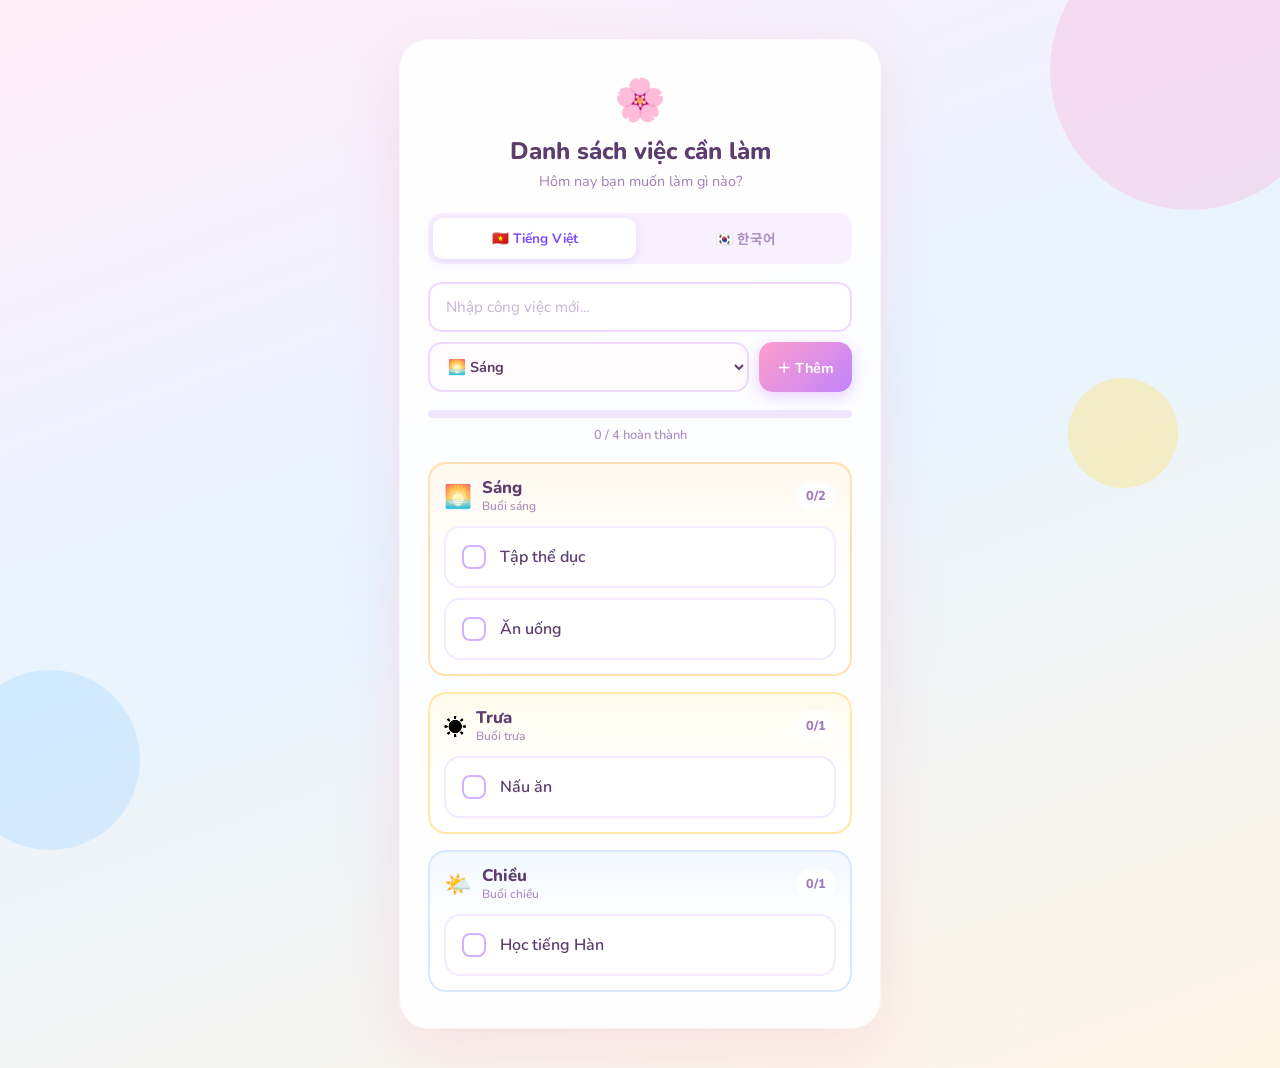
==== index.html @ afcadce4 "first commit" ====
<!DOCTYPE html>
<html lang="vi">
<head>
  <meta charset="UTF-8">
  <meta name="viewport" content="width=device-width, initial-scale=1.0">
  <title>To-Do List</title>
  <link rel="preconnect" href="https://fonts.googleapis.com">
  <link rel="preconnect" href="https://fonts.gstatic.com" crossorigin>
  <link href="https://fonts.googleapis.com/css2?family=Noto+Sans+KR:wght@400;600;700&family=Nunito:wght@400;600;700;800&display=swap" rel="stylesheet">
  <link rel="stylesheet" href="style.css">
</head>
<body>
  <div class="bg-shapes" aria-hidden="true">
    <span class="shape s1"></span>
    <span class="shape s2"></span>
    <span class="shape s3"></span>
  </div>

  <main class="app">
    <header class="header">
      <div class="mascot">🌸</div>
      <h1 id="title">Danh sách việc cần làm</h1>
      <p id="subtitle">Hôm nay bạn muốn làm gì nào?</p>
    </header>

    <div class="lang-switch" role="tablist" aria-label="Language">
      <button type="button" class="lang-btn active" data-lang="vi">🇻🇳 Tiếng Việt</button>
      <button type="button" class="lang-btn" data-lang="ko">🇰🇷 한국어</button>
    </div>

    <section class="add-box">
      <input type="text" id="taskInput" placeholder="Nhập công việc mới..." autocomplete="off">
      <select id="timeSelect" class="time-select" aria-label="Khung thời gian">
        <option value="morning">🌅 Sáng</option>
        <option value="noon">☀️ Trưa</option>
        <option value="afternoon">🌤️ Chiều</option>
      </select>
      <button type="button" id="addBtn">＋ Thêm</button>
    </section>

    <div class="progress-bar" aria-hidden="true">
      <div class="progress-fill" id="progressFill"></div>
    </div>
    <p class="progress-text" id="progressText">0 / 0 hoàn thành</p>

    <div id="timeSections" class="time-sections"></div>
  </main>

  <script src="script.js"></script>
</body>
</html>
---- style.css ----
* {
  margin: 0;
  padding: 0;
  box-sizing: border-box;
}

body {
  font-family: "Nunito", "Noto Sans KR", sans-serif;
  min-height: 100vh;
  background: linear-gradient(160deg, #ffeef8 0%, #e8f4ff 45%, #fff5e6 100%);
  display: flex;
  justify-content: center;
  align-items: flex-start;
  padding: 40px 16px;
  overflow-x: hidden;
}

.bg-shapes .shape {
  position: fixed;
  border-radius: 50%;
  opacity: 0.35;
  pointer-events: none;
}

.s1 {
  width: 280px;
  height: 280px;
  background: #ffb3d9;
  top: -70px;
  right: -50px;
}

.s2 {
  width: 180px;
  height: 180px;
  background: #a8d8ff;
  bottom: 50px;
  left: -40px;
}

.s3 {
  width: 110px;
  height: 110px;
  background: #ffe066;
  top: 42%;
  right: 8%;
}

.app {
  position: relative;
  width: 100%;
  max-width: 480px;
  background: rgba(255, 255, 255, 0.9);
  backdrop-filter: blur(12px);
  border-radius: 28px;
  padding: 32px 28px 36px;
  box-shadow:
    0 20px 60px rgba(255, 150, 180, 0.22),
    0 0 0 1px rgba(255, 255, 255, 0.85);
}

.header {
  text-align: center;
  margin-bottom: 22px;
}

.mascot {
  font-size: 2.6rem;
  margin-bottom: 6px;
  animation: bounce 2s ease-in-out infinite;
}

@keyframes bounce {
  0%, 100% { transform: translateY(0); }
  50% { transform: translateY(-6px); }
}

.header h1 {
  font-size: 1.5rem;
  font-weight: 800;
  color: #5c3d6e;
}

.header p {
  font-size: 0.9rem;
  color: #a080b0;
  margin-top: 4px;
}

.lang-switch {
  display: flex;
  gap: 8px;
  margin-bottom: 18px;
  background: #f8f0ff;
  padding: 5px;
  border-radius: 14px;
}

.lang-btn {
  flex: 1;
  border: none;
  background: transparent;
  padding: 10px;
  border-radius: 10px;
  font-family: inherit;
  font-size: 0.85rem;
  font-weight: 700;
  color: #b090c0;
  cursor: pointer;
  transition: all 0.25s;
}

.lang-btn.active {
  background: #fff;
  color: #7c4dff;
  box-shadow: 0 2px 10px rgba(124, 77, 255, 0.15);
}

.add-box {
  display: flex;
  flex-wrap: wrap;
  gap: 10px;
  margin-bottom: 18px;
}

.add-box input {
  flex: 1 1 100%;
  border: 2px solid #f0d9ff;
  border-radius: 14px;
  padding: 13px 16px;
  font-size: 0.95rem;
  font-family: inherit;
  outline: none;
  background: #fff;
  color: #5c3d6e;
  transition: border-color 0.2s;
}

.add-box input:focus {
  border-color: #c9a0ff;
}

.add-box input::placeholder {
  color: #cbb0d8;
}

.time-select {
  flex: 1;
  border: 2px solid #f0d9ff;
  border-radius: 14px;
  padding: 12px 14px;
  font-size: 0.9rem;
  font-family: inherit;
  font-weight: 700;
  background: #fffafc;
  color: #5c3d6e;
  outline: none;
  cursor: pointer;
}

.add-box button {
  border: none;
  background: linear-gradient(135deg, #ff9ecb, #c084fc);
  color: #fff;
  font-family: inherit;
  font-size: 0.9rem;
  font-weight: 700;
  padding: 13px 18px;
  border-radius: 14px;
  cursor: pointer;
  white-space: nowrap;
  transition: transform 0.15s, box-shadow 0.15s;
  box-shadow: 0 4px 15px rgba(192, 132, 252, 0.4);
}

.add-box button:hover {
  transform: translateY(-2px);
}

.add-box button:active {
  transform: scale(0.97);
}

.time-sections {
  display: flex;
  flex-direction: column;
  gap: 16px;
}

.time-section {
  background: #fff;
  border-radius: 18px;
  padding: 14px;
  border: 2px solid #f5eaff;
}

.time-morning {
  border-color: #ffe0b2;
  background: linear-gradient(180deg, #fff8ef 0%, #ffffff 55%);
}

.time-noon {
  border-color: #ffe9a8;
  background: linear-gradient(180deg, #fffbeb 0%, #ffffff 55%);
}

.time-afternoon {
  border-color: #d9e8ff;
  background: linear-gradient(180deg, #f3f8ff 0%, #ffffff 55%);
}

.time-header {
  display: flex;
  align-items: center;
  justify-content: space-between;
  gap: 12px;
  margin-bottom: 12px;
}

.time-title {
  display: flex;
  align-items: center;
  gap: 10px;
}

.time-icon {
  font-size: 1.4rem;
}

.time-title h2 {
  font-size: 1.05rem;
  font-weight: 800;
  color: #5c3d6e;
  line-height: 1.2;
}

.time-title p {
  font-size: 0.75rem;
  color: #b090c0;
  font-weight: 600;
}

.time-count {
  font-size: 0.8rem;
  font-weight: 800;
  color: #9b7bb8;
  background: rgba(255, 255, 255, 0.9);
  border-radius: 999px;
  padding: 6px 10px;
}

.progress-bar {
  height: 8px;
  background: #f0e6ff;
  border-radius: 99px;
  overflow: hidden;
  margin-bottom: 8px;
}

.progress-fill {
  height: 100%;
  width: 0%;
  background: linear-gradient(90deg, #ff9ecb, #7c4dff);
  border-radius: 99px;
  transition: width 0.4s ease;
}

.progress-text {
  text-align: center;
  font-size: 0.8rem;
  color: #b090c0;
  font-weight: 600;
  margin-bottom: 18px;
}

.task-list {
  list-style: none;
  display: flex;
  flex-direction: column;
  gap: 10px;
}

.task-item {
  display: flex;
  align-items: center;
  gap: 14px;
  padding: 14px 16px;
  background: #fff;
  border-radius: 16px;
  border: 2px solid #f5eaff;
  transition: all 0.25s;
  animation: slideIn 0.3s ease;
}

@keyframes slideIn {
  from { opacity: 0; transform: translateY(-8px); }
  to { opacity: 1; transform: translateY(0); }
}

.task-item:hover {
  border-color: #e0c4ff;
  box-shadow: 0 4px 16px rgba(200, 150, 255, 0.15);
}

.task-item.done {
  background: #f9fff5;
  border-color: #c8f0c0;
  opacity: 0.85;
}

.task-checkbox {
  appearance: none;
  width: 24px;
  height: 24px;
  border: 2.5px solid #d4b0ff;
  border-radius: 8px;
  cursor: pointer;
  flex-shrink: 0;
  position: relative;
  transition: all 0.2s;
}

.task-checkbox:checked {
  background: linear-gradient(135deg, #86efac, #4ade80);
  border-color: #4ade80;
}

.task-checkbox:checked::after {
  content: "✓";
  position: absolute;
  top: 50%;
  left: 50%;
  transform: translate(-50%, -50%);
  color: #fff;
  font-size: 14px;
  font-weight: 800;
}

.task-text {
  flex: 1;
  font-size: 1rem;
  font-weight: 600;
  color: #5c3d6e;
  word-break: break-word;
}

.task-item.done .task-text {
  text-decoration: line-through;
  color: #b0a0b8;
}

.delete-btn {
  border: none;
  background: #fff0f5;
  color: #f0a0b8;
  width: 30px;
  height: 30px;
  border-radius: 8px;
  font-size: 1.1rem;
  cursor: pointer;
  display: flex;
  align-items: center;
  justify-content: center;
  transition: all 0.2s;
  flex-shrink: 0;
  opacity: 0;
}

.task-item:hover .delete-btn {
  opacity: 1;
}

.delete-btn:hover {
  background: #ffe0ea;
  color: #e86080;
}

.empty-msg {
  text-align: center;
  padding: 32px 16px;
  color: #cbb0d8;
  font-size: 0.95rem;
  list-style: none;
}

.empty-msg.small {
  padding: 14px 8px;
  font-size: 0.85rem;
  font-weight: 600;
}

.empty-msg span {
  display: block;
  font-size: 2rem;
  margin-bottom: 8px;
}

@media (max-width: 400px) {
  .add-box button,
  .time-select {
    width: 100%;
    flex: 1 1 100%;
  }
}
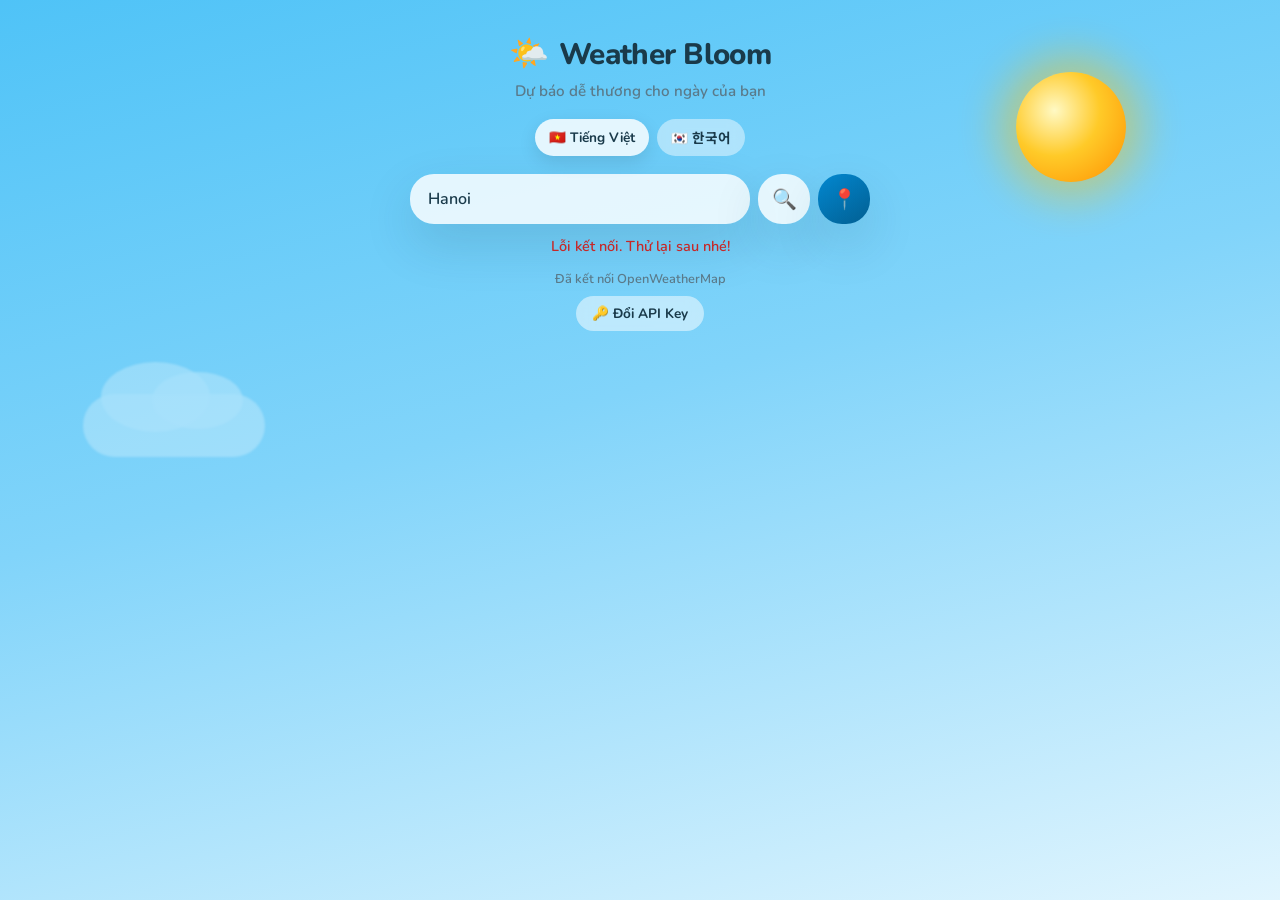
==== commit 35dd94c0: "Add Weather Bloom app with OpenWeatherMap, animations, and VI/KO languages." ====
--- a/index.html
+++ b/index.html
@@ -3,24 +3,27 @@
 <head>
   <meta charset="UTF-8">
   <meta name="viewport" content="width=device-width, initial-scale=1.0">
-  <title>To-Do List</title>
+  <title>Weather Bloom</title>
   <link rel="preconnect" href="https://fonts.googleapis.com">
   <link rel="preconnect" href="https://fonts.gstatic.com" crossorigin>
   <link href="https://fonts.googleapis.com/css2?family=Noto+Sans+KR:wght@400;600;700&family=Nunito:wght@400;600;700;800&display=swap" rel="stylesheet">
   <link rel="stylesheet" href="style.css">
 </head>
-<body>
-  <div class="bg-shapes" aria-hidden="true">
-    <span class="shape s1"></span>
-    <span class="shape s2"></span>
-    <span class="shape s3"></span>
+<body data-theme="clear">
+  <div class="sky" aria-hidden="true">
+    <div class="sun" id="sun"></div>
+    <div class="clouds" id="clouds"></div>
+    <div class="rain" id="rain"></div>
+    <div class="snow" id="snow"></div>
   </div>
 
   <main class="app">
     <header class="header">
-      <div class="mascot">🌸</div>
-      <h1 id="title">Danh sách việc cần làm</h1>
-      <p id="subtitle">Hôm nay bạn muốn làm gì nào?</p>
+      <div class="brand">
+        <span class="brand-icon" id="brandIcon">🌤️</span>
+        <h1 id="appTitle">Weather Bloom</h1>
+      </div>
+      <p class="tagline" id="tagline">Dự báo dễ thương cho ngày của bạn</p>
     </header>
 
     <div class="lang-switch" role="tablist" aria-label="Language">
@@ -28,23 +31,81 @@
       <button type="button" class="lang-btn" data-lang="ko">🇰🇷 한국어</button>
     </div>
 
-    <section class="add-box">
-      <input type="text" id="taskInput" placeholder="Nhập công việc mới..." autocomplete="off">
-      <select id="timeSelect" class="time-select" aria-label="Khung thời gian">
-        <option value="morning">🌅 Sáng</option>
-        <option value="noon">☀️ Trưa</option>
-        <option value="afternoon">🌤️ Chiều</option>
-      </select>
-      <button type="button" id="addBtn">＋ Thêm</button>
+    <section class="search-box">
+      <input
+        type="text"
+        id="cityInput"
+        placeholder="Nhập tên thành phố..."
+        autocomplete="off"
+        spellcheck="false"
+      >
+      <button type="button" id="searchBtn" aria-label="Search">🔍</button>
+      <button type="button" id="locateBtn" class="locate-btn" title="Vị trí hiện tại">📍</button>
     </section>
 
-    <div class="progress-bar" aria-hidden="true">
-      <div class="progress-fill" id="progressFill"></div>
-    </div>
-    <p class="progress-text" id="progressText">0 / 0 hoàn thành</p>
+    <p class="status" id="status" role="status"></p>
 
-    <div id="timeSections" class="time-sections"></div>
+    <section class="weather-card hidden" id="weatherCard">
+      <div class="weather-main">
+        <div class="weather-visual">
+          <img id="weatherIcon" src="" alt="" width="120" height="120">
+          <div class="mascot" id="mascot">☀️</div>
+        </div>
+        <div class="weather-info">
+          <h2 class="city-name" id="cityName">—</h2>
+          <p class="date-text" id="dateText">—</p>
+          <p class="temp" id="temp">—°</p>
+          <p class="desc" id="desc">—</p>
+          <p class="feels" id="feels">—</p>
+        </div>
+      </div>
+
+      <div class="stats">
+        <div class="stat">
+          <span class="stat-icon">💧</span>
+          <span class="stat-label" id="labelHumidity">Độ ẩm</span>
+          <span class="stat-value" id="humidity">—</span>
+        </div>
+        <div class="stat">
+          <span class="stat-icon">💨</span>
+          <span class="stat-label" id="labelWind">Gió</span>
+          <span class="stat-value" id="wind">—</span>
+        </div>
+        <div class="stat">
+          <span class="stat-icon">🌡️</span>
+          <span class="stat-label" id="labelPressure">Áp suất</span>
+          <span class="stat-value" id="pressure">—</span>
+        </div>
+        <div class="stat">
+          <span class="stat-icon">👁️</span>
+          <span class="stat-label" id="labelVisibility">Tầm nhìn</span>
+          <span class="stat-value" id="visibility">—</span>
+        </div>
+      </div>
+    </section>
+
+    <section class="forecast-section hidden" id="forecastSection">
+      <h3 id="forecastTitle">Dự báo 5 ngày</h3>
+      <div class="forecast-list" id="forecastList"></div>
+    </section>
+
+    <footer class="api-note">
+      <p id="apiHint">Đã kết nối OpenWeatherMap</p>
+      <button type="button" id="apiKeyBtn" class="api-key-btn">🔑 Đổi API Key</button>
+    </footer>
   </main>
+
+  <dialog id="apiDialog" class="api-dialog">
+    <form method="dialog" id="apiForm">
+      <h3 id="apiDialogTitle">Nhập API Key</h3>
+      <p id="apiDialogDesc">Lấy miễn phí tại openweathermap.org</p>
+      <input type="password" id="apiKeyInput" placeholder="API Key..." autocomplete="off">
+      <div class="dialog-actions">
+        <button type="submit" value="save" id="apiSaveBtn">Lưu</button>
+        <button type="submit" value="cancel" class="ghost" id="apiCancelBtn">Hủy</button>
+      </div>
+    </form>
+  </dialog>
 
   <script src="script.js"></script>
 </body>
--- a/style.css
+++ b/style.css
@@ -4,401 +4,700 @@
   box-sizing: border-box;
 }
 
+:root {
+  --bg-1: #7ec8e3;
+  --bg-2: #b8e0f0;
+  --bg-3: #e8f6fc;
+  --card: rgba(255, 255, 255, 0.82);
+  --text: #1a3a4a;
+  --muted: #5a7a8a;
+  --accent: #2a9d8f;
+  --accent-soft: #a8e6cf;
+  --shadow: 0 20px 50px rgba(26, 58, 74, 0.15);
+  --radius: 24px;
+}
+
+body[data-theme="clear"] {
+  --bg-1: #4fc3f7;
+  --bg-2: #81d4fa;
+  --bg-3: #e1f5fe;
+  --accent: #0288d1;
+}
+
+body[data-theme="hot"] {
+  --bg-1: #ff6b35;
+  --bg-2: #ff9f1c;
+  --bg-3: #ffe0b2;
+  --accent: #e63946;
+  --card: rgba(255, 250, 240, 0.88);
+  --text: #4a1c00;
+  --muted: #8a4a20;
+}
+
+body[data-theme="clouds"] {
+  --bg-1: #90a4ae;
+  --bg-2: #b0bec5;
+  --bg-3: #eceff1;
+  --accent: #546e7a;
+  --text: #263238;
+  --muted: #607d8b;
+}
+
+body[data-theme="rain"] {
+  --bg-1: #37474f;
+  --bg-2: #546e7a;
+  --bg-3: #78909c;
+  --accent: #4fc3f7;
+  --card: rgba(236, 239, 241, 0.88);
+  --text: #102027;
+  --muted: #455a64;
+}
+
+body[data-theme="storm"] {
+  --bg-1: #1a237e;
+  --bg-2: #283593;
+  --bg-3: #5c6bc0;
+  --accent: #ffd54f;
+  --card: rgba(232, 234, 246, 0.9);
+  --text: #0d1340;
+  --muted: #3949ab;
+}
+
+body[data-theme="snow"] {
+  --bg-1: #b3e5fc;
+  --bg-2: #e1f5fe;
+  --bg-3: #ffffff;
+  --accent: #0288d1;
+  --text: #01579b;
+  --muted: #4fc3f7;
+}
+
+body[data-theme="night"] {
+  --bg-1: #0d1b2a;
+  --bg-2: #1b263b;
+  --bg-3: #415a77;
+  --accent: #ffd166;
+  --card: rgba(27, 38, 59, 0.85);
+  --text: #e0e6ed;
+  --muted: #a8b8c8;
+  --shadow: 0 20px 50px rgba(0, 0, 0, 0.35);
+}
+
 body {
   font-family: "Nunito", "Noto Sans KR", sans-serif;
   min-height: 100vh;
-  background: linear-gradient(160deg, #ffeef8 0%, #e8f4ff 45%, #fff5e6 100%);
+  background: linear-gradient(165deg, var(--bg-1), var(--bg-2) 45%, var(--bg-3));
+  color: var(--text);
   display: flex;
   justify-content: center;
   align-items: flex-start;
-  padding: 40px 16px;
+  padding: 32px 16px 48px;
   overflow-x: hidden;
-}
-
-.bg-shapes .shape {
+  transition: background 1.2s ease, color 0.6s ease;
+}
+
+/* —— Sky effects —— */
+.sky {
   position: fixed;
-  border-radius: 50%;
-  opacity: 0.35;
+  inset: 0;
   pointer-events: none;
-}
-
-.s1 {
-  width: 280px;
-  height: 280px;
-  background: #ffb3d9;
-  top: -70px;
-  right: -50px;
-}
-
-.s2 {
-  width: 180px;
-  height: 180px;
-  background: #a8d8ff;
-  bottom: 50px;
-  left: -40px;
-}
-
-.s3 {
+  overflow: hidden;
+  z-index: 0;
+}
+
+.sun {
+  position: absolute;
+  top: 8%;
+  right: 12%;
   width: 110px;
   height: 110px;
-  background: #ffe066;
-  top: 42%;
-  right: 8%;
-}
-
+  border-radius: 50%;
+  background: radial-gradient(circle at 35% 35%, #fff9c4, #ffca28 45%, #ff8f00);
+  box-shadow: 0 0 40px 16px rgba(255, 193, 7, 0.45);
+  opacity: 0;
+  transform: scale(0.6);
+  transition: opacity 0.8s, transform 0.8s;
+  animation: sunPulse 4s ease-in-out infinite;
+}
+
+body[data-theme="clear"] .sun,
+body[data-theme="hot"] .sun {
+  opacity: 1;
+  transform: scale(1);
+}
+
+body[data-theme="hot"] .sun {
+  background: radial-gradient(circle at 35% 35%, #fff59d, #ff6f00 50%, #d50000);
+  box-shadow: 0 0 50px 20px rgba(255, 87, 34, 0.55);
+  animation: sunPulseHot 2.5s ease-in-out infinite;
+}
+
+@keyframes sunPulse {
+  0%, 100% { transform: scale(1); }
+  50% { transform: scale(1.08); }
+}
+
+@keyframes sunPulseHot {
+  0%, 100% { transform: scale(1); filter: hue-rotate(0deg); }
+  50% { transform: scale(1.12); filter: hue-rotate(-8deg); }
+}
+
+.clouds {
+  position: absolute;
+  inset: 0;
+}
+
+.cloud {
+  position: absolute;
+  background: rgba(255, 255, 255, 0.75);
+  border-radius: 50px;
+  filter: blur(1px);
+  animation: drift linear infinite;
+}
+
+.cloud::before,
+.cloud::after {
+  content: "";
+  position: absolute;
+  background: inherit;
+  border-radius: 50%;
+}
+
+.cloud::before {
+  width: 60%;
+  height: 110%;
+  top: -50%;
+  left: 10%;
+}
+
+.cloud::after {
+  width: 50%;
+  height: 90%;
+  top: -35%;
+  right: 12%;
+}
+
+body[data-theme="clouds"] .cloud,
+body[data-theme="rain"] .cloud,
+body[data-theme="storm"] .cloud {
+  opacity: 1;
+}
+
+body[data-theme="clear"] .cloud,
+body[data-theme="hot"] .cloud {
+  opacity: 0.35;
+}
+
+@keyframes drift {
+  from { transform: translateX(-20vw); }
+  to { transform: translateX(120vw); }
+}
+
+.rain,
+.snow {
+  position: absolute;
+  inset: 0;
+  opacity: 0;
+  transition: opacity 0.6s;
+}
+
+body[data-theme="rain"] .rain,
+body[data-theme="storm"] .rain {
+  opacity: 1;
+}
+
+body[data-theme="snow"] .snow {
+  opacity: 1;
+}
+
+.drop {
+  position: absolute;
+  width: 2px;
+  height: 14px;
+  background: linear-gradient(transparent, rgba(200, 230, 255, 0.85));
+  border-radius: 2px;
+  animation: fall linear infinite;
+}
+
+body[data-theme="storm"] .drop {
+  height: 18px;
+  background: linear-gradient(transparent, rgba(180, 200, 255, 0.95));
+}
+
+@keyframes fall {
+  to { transform: translateY(110vh); }
+}
+
+.flake {
+  position: absolute;
+  width: 8px;
+  height: 8px;
+  background: #fff;
+  border-radius: 50%;
+  opacity: 0.85;
+  animation: snowfall linear infinite;
+  box-shadow: 0 0 4px rgba(255, 255, 255, 0.8);
+}
+
+@keyframes snowfall {
+  to { transform: translateY(110vh) rotate(360deg); }
+}
+
+/* —— App shell —— */
 .app {
   position: relative;
+  z-index: 1;
   width: 100%;
-  max-width: 480px;
-  background: rgba(255, 255, 255, 0.9);
-  backdrop-filter: blur(12px);
-  border-radius: 28px;
-  padding: 32px 28px 36px;
-  box-shadow:
-    0 20px 60px rgba(255, 150, 180, 0.22),
-    0 0 0 1px rgba(255, 255, 255, 0.85);
+  max-width: 460px;
+  animation: fadeUp 0.7s ease both;
+}
+
+@keyframes fadeUp {
+  from { opacity: 0; transform: translateY(24px); }
+  to { opacity: 1; transform: translateY(0); }
 }
 
 .header {
   text-align: center;
-  margin-bottom: 22px;
-}
-
-.mascot {
-  font-size: 2.6rem;
-  margin-bottom: 6px;
-  animation: bounce 2s ease-in-out infinite;
-}
-
-@keyframes bounce {
+  margin-bottom: 18px;
+}
+
+.brand {
+  display: flex;
+  align-items: center;
+  justify-content: center;
+  gap: 10px;
+}
+
+.brand-icon {
+  font-size: 2rem;
+  animation: bounceSoft 2.4s ease-in-out infinite;
+}
+
+@keyframes bounceSoft {
   0%, 100% { transform: translateY(0); }
   50% { transform: translateY(-6px); }
 }
 
 .header h1 {
-  font-size: 1.5rem;
+  font-size: 1.85rem;
   font-weight: 800;
-  color: #5c3d6e;
-}
-
-.header p {
-  font-size: 0.9rem;
-  color: #a080b0;
-  margin-top: 4px;
+  letter-spacing: -0.02em;
+}
+
+.tagline {
+  margin-top: 6px;
+  color: var(--muted);
+  font-size: 0.95rem;
+  font-weight: 600;
 }
 
 .lang-switch {
   display: flex;
   gap: 8px;
+  justify-content: center;
   margin-bottom: 18px;
-  background: #f8f0ff;
-  padding: 5px;
-  border-radius: 14px;
 }
 
 .lang-btn {
+  border: none;
+  background: rgba(255, 255, 255, 0.45);
+  color: var(--text);
+  padding: 8px 14px;
+  border-radius: 999px;
+  font: inherit;
+  font-size: 0.85rem;
+  font-weight: 700;
+  cursor: pointer;
+  transition: transform 0.2s, background 0.2s, box-shadow 0.2s;
+  backdrop-filter: blur(8px);
+}
+
+.lang-btn:hover {
+  transform: translateY(-2px);
+}
+
+.lang-btn.active {
+  background: var(--card);
+  box-shadow: 0 6px 18px rgba(0, 0, 0, 0.1);
+}
+
+.search-box {
+  display: flex;
+  gap: 8px;
+  margin-bottom: 12px;
+}
+
+.search-box input {
   flex: 1;
   border: none;
-  background: transparent;
-  padding: 10px;
-  border-radius: 10px;
-  font-family: inherit;
+  background: var(--card);
+  color: var(--text);
+  padding: 14px 18px;
+  border-radius: var(--radius);
+  font: inherit;
+  font-size: 1rem;
+  font-weight: 600;
+  box-shadow: var(--shadow);
+  outline: none;
+  transition: box-shadow 0.2s;
+}
+
+.search-box input:focus {
+  box-shadow: 0 0 0 3px var(--accent-soft), var(--shadow);
+}
+
+.search-box button {
+  border: none;
+  width: 52px;
+  border-radius: var(--radius);
+  background: var(--card);
+  font-size: 1.25rem;
+  cursor: pointer;
+  box-shadow: var(--shadow);
+  transition: transform 0.2s, background 0.2s;
+}
+
+.search-box button:hover {
+  transform: scale(1.06);
+}
+
+.locate-btn {
+  background: linear-gradient(145deg, var(--accent), color-mix(in srgb, var(--accent) 70%, #000)) !important;
+  color: #fff;
+}
+
+.status {
+  min-height: 1.4em;
+  text-align: center;
+  font-size: 0.9rem;
+  font-weight: 600;
+  color: var(--muted);
+  margin-bottom: 14px;
+}
+
+.status.error {
+  color: #c62828;
+}
+
+.status.loading {
+  animation: pulseText 1s ease-in-out infinite;
+}
+
+@keyframes pulseText {
+  0%, 100% { opacity: 1; }
+  50% { opacity: 0.45; }
+}
+
+.hidden {
+  display: none !important;
+}
+
+.weather-card {
+  background: var(--card);
+  backdrop-filter: blur(16px);
+  border-radius: 28px;
+  padding: 24px 22px;
+  box-shadow: var(--shadow);
+  margin-bottom: 18px;
+  animation: cardIn 0.55s ease both;
+}
+
+@keyframes cardIn {
+  from { opacity: 0; transform: scale(0.94) translateY(12px); }
+  to { opacity: 1; transform: scale(1) translateY(0); }
+}
+
+.weather-main {
+  display: flex;
+  align-items: center;
+  gap: 12px;
+  margin-bottom: 22px;
+}
+
+.weather-visual {
+  position: relative;
+  width: 120px;
+  height: 120px;
+  flex-shrink: 0;
+}
+
+.weather-visual img {
+  width: 120px;
+  height: 120px;
+  filter: drop-shadow(0 8px 16px rgba(0, 0, 0, 0.15));
+  animation: floatIcon 3s ease-in-out infinite;
+}
+
+@keyframes floatIcon {
+  0%, 100% { transform: translateY(0); }
+  50% { transform: translateY(-8px); }
+}
+
+.mascot {
+  position: absolute;
+  bottom: -4px;
+  right: -4px;
+  font-size: 1.6rem;
+  animation: wiggle 2.5s ease-in-out infinite;
+}
+
+@keyframes wiggle {
+  0%, 100% { transform: rotate(-6deg); }
+  50% { transform: rotate(8deg); }
+}
+
+.city-name {
+  font-size: 1.45rem;
+  font-weight: 800;
+  line-height: 1.2;
+}
+
+.date-text {
+  font-size: 0.85rem;
+  color: var(--muted);
+  font-weight: 600;
+  margin: 4px 0 8px;
+}
+
+.temp {
+  font-size: 3.2rem;
+  font-weight: 800;
+  line-height: 1;
+  letter-spacing: -0.04em;
+  background: linear-gradient(120deg, var(--text), var(--accent));
+  -webkit-background-clip: text;
+  background-clip: text;
+  color: transparent;
+}
+
+.desc {
+  font-size: 1.05rem;
+  font-weight: 700;
+  text-transform: capitalize;
+  margin-top: 6px;
+}
+
+.feels {
+  font-size: 0.88rem;
+  color: var(--muted);
+  font-weight: 600;
+  margin-top: 4px;
+}
+
+.stats {
+  display: grid;
+  grid-template-columns: 1fr 1fr;
+  gap: 10px;
+}
+
+.stat {
+  background: color-mix(in srgb, var(--accent) 12%, transparent);
+  border-radius: 18px;
+  padding: 14px 12px;
+  display: flex;
+  flex-direction: column;
+  align-items: center;
+  gap: 2px;
+  transition: transform 0.25s;
+}
+
+.stat:hover {
+  transform: translateY(-3px);
+}
+
+.stat-icon {
+  font-size: 1.35rem;
+}
+
+.stat-label {
+  font-size: 0.75rem;
+  font-weight: 700;
+  color: var(--muted);
+}
+
+.stat-value {
+  font-size: 1.05rem;
+  font-weight: 800;
+}
+
+.forecast-section {
+  background: var(--card);
+  backdrop-filter: blur(16px);
+  border-radius: 28px;
+  padding: 20px 18px;
+  box-shadow: var(--shadow);
+  margin-bottom: 18px;
+  animation: cardIn 0.65s ease both;
+}
+
+.forecast-section h3 {
+  font-size: 1.1rem;
+  font-weight: 800;
+  margin-bottom: 14px;
+  text-align: center;
+}
+
+.forecast-list {
+  display: flex;
+  gap: 10px;
+  overflow-x: auto;
+  padding-bottom: 6px;
+  scrollbar-width: thin;
+}
+
+.forecast-item {
+  flex: 0 0 88px;
+  text-align: center;
+  padding: 12px 8px;
+  border-radius: 18px;
+  background: color-mix(in srgb, var(--accent) 10%, transparent);
+  transition: transform 0.25s, background 0.25s;
+  animation: fadeUp 0.5s ease both;
+}
+
+.forecast-item:hover {
+  transform: translateY(-4px);
+  background: color-mix(in srgb, var(--accent) 20%, transparent);
+}
+
+.forecast-item .f-day {
+  font-size: 0.78rem;
+  font-weight: 700;
+  color: var(--muted);
+}
+
+.forecast-item img {
+  width: 48px;
+  height: 48px;
+  margin: 4px 0;
+}
+
+.forecast-item .f-temp {
+  font-size: 0.95rem;
+  font-weight: 800;
+}
+
+.forecast-item .f-desc {
+  font-size: 0.68rem;
+  font-weight: 600;
+  color: var(--muted);
+  text-transform: capitalize;
+  margin-top: 2px;
+  line-height: 1.2;
+}
+
+.api-note {
+  text-align: center;
+  margin-top: 8px;
+}
+
+.api-note p {
+  font-size: 0.8rem;
+  color: var(--muted);
+  font-weight: 600;
+  margin-bottom: 8px;
+}
+
+.api-key-btn {
+  border: none;
+  background: rgba(255, 255, 255, 0.5);
+  color: var(--text);
+  padding: 8px 16px;
+  border-radius: 999px;
+  font: inherit;
   font-size: 0.85rem;
   font-weight: 700;
-  color: #b090c0;
   cursor: pointer;
-  transition: all 0.25s;
-}
-
-.lang-btn.active {
+  backdrop-filter: blur(8px);
+  transition: transform 0.2s;
+}
+
+.api-key-btn:hover {
+  transform: scale(1.05);
+}
+
+.api-dialog {
+  border: none;
+  border-radius: 24px;
+  padding: 0;
+  background: transparent;
+  max-width: 360px;
+  width: calc(100% - 32px);
+}
+
+.api-dialog::backdrop {
+  background: rgba(20, 30, 40, 0.45);
+  backdrop-filter: blur(4px);
+}
+
+.api-dialog form {
   background: #fff;
-  color: #7c4dff;
-  box-shadow: 0 2px 10px rgba(124, 77, 255, 0.15);
-}
-
-.add-box {
+  color: #1a3a4a;
+  padding: 24px;
+  border-radius: 24px;
+  box-shadow: var(--shadow);
+}
+
+.api-dialog h3 {
+  font-size: 1.2rem;
+  margin-bottom: 6px;
+}
+
+.api-dialog p {
+  font-size: 0.85rem;
+  color: #5a7a8a;
+  margin-bottom: 14px;
+}
+
+.api-dialog input {
+  width: 100%;
+  padding: 12px 14px;
+  border: 2px solid #e0e8ee;
+  border-radius: 14px;
+  font: inherit;
+  font-weight: 600;
+  margin-bottom: 14px;
+  outline: none;
+}
+
+.api-dialog input:focus {
+  border-color: #2a9d8f;
+}
+
+.dialog-actions {
   display: flex;
-  flex-wrap: wrap;
-  gap: 10px;
-  margin-bottom: 18px;
-}
-
-.add-box input {
-  flex: 1 1 100%;
-  border: 2px solid #f0d9ff;
+  gap: 8px;
+}
+
+.dialog-actions button {
+  flex: 1;
+  border: none;
+  padding: 12px;
   border-radius: 14px;
-  padding: 13px 16px;
-  font-size: 0.95rem;
-  font-family: inherit;
-  outline: none;
-  background: #fff;
-  color: #5c3d6e;
-  transition: border-color 0.2s;
-}
-
-.add-box input:focus {
-  border-color: #c9a0ff;
-}
-
-.add-box input::placeholder {
-  color: #cbb0d8;
-}
-
-.time-select {
-  flex: 1;
-  border: 2px solid #f0d9ff;
-  border-radius: 14px;
-  padding: 12px 14px;
-  font-size: 0.9rem;
-  font-family: inherit;
+  font: inherit;
   font-weight: 700;
-  background: #fffafc;
-  color: #5c3d6e;
-  outline: none;
   cursor: pointer;
-}
-
-.add-box button {
-  border: none;
-  background: linear-gradient(135deg, #ff9ecb, #c084fc);
+  background: #2a9d8f;
   color: #fff;
-  font-family: inherit;
-  font-size: 0.9rem;
-  font-weight: 700;
-  padding: 13px 18px;
-  border-radius: 14px;
-  cursor: pointer;
-  white-space: nowrap;
-  transition: transform 0.15s, box-shadow 0.15s;
-  box-shadow: 0 4px 15px rgba(192, 132, 252, 0.4);
-}
-
-.add-box button:hover {
-  transform: translateY(-2px);
-}
-
-.add-box button:active {
-  transform: scale(0.97);
-}
-
-.time-sections {
-  display: flex;
-  flex-direction: column;
-  gap: 16px;
-}
-
-.time-section {
-  background: #fff;
-  border-radius: 18px;
-  padding: 14px;
-  border: 2px solid #f5eaff;
-}
-
-.time-morning {
-  border-color: #ffe0b2;
-  background: linear-gradient(180deg, #fff8ef 0%, #ffffff 55%);
-}
-
-.time-noon {
-  border-color: #ffe9a8;
-  background: linear-gradient(180deg, #fffbeb 0%, #ffffff 55%);
-}
-
-.time-afternoon {
-  border-color: #d9e8ff;
-  background: linear-gradient(180deg, #f3f8ff 0%, #ffffff 55%);
-}
-
-.time-header {
-  display: flex;
-  align-items: center;
-  justify-content: space-between;
-  gap: 12px;
-  margin-bottom: 12px;
-}
-
-.time-title {
-  display: flex;
-  align-items: center;
-  gap: 10px;
-}
-
-.time-icon {
-  font-size: 1.4rem;
-}
-
-.time-title h2 {
-  font-size: 1.05rem;
-  font-weight: 800;
-  color: #5c3d6e;
-  line-height: 1.2;
-}
-
-.time-title p {
-  font-size: 0.75rem;
-  color: #b090c0;
-  font-weight: 600;
-}
-
-.time-count {
-  font-size: 0.8rem;
-  font-weight: 800;
-  color: #9b7bb8;
-  background: rgba(255, 255, 255, 0.9);
-  border-radius: 999px;
-  padding: 6px 10px;
-}
-
-.progress-bar {
-  height: 8px;
-  background: #f0e6ff;
-  border-radius: 99px;
-  overflow: hidden;
-  margin-bottom: 8px;
-}
-
-.progress-fill {
-  height: 100%;
-  width: 0%;
-  background: linear-gradient(90deg, #ff9ecb, #7c4dff);
-  border-radius: 99px;
-  transition: width 0.4s ease;
-}
-
-.progress-text {
-  text-align: center;
-  font-size: 0.8rem;
-  color: #b090c0;
-  font-weight: 600;
-  margin-bottom: 18px;
-}
-
-.task-list {
-  list-style: none;
-  display: flex;
-  flex-direction: column;
-  gap: 10px;
-}
-
-.task-item {
-  display: flex;
-  align-items: center;
-  gap: 14px;
-  padding: 14px 16px;
-  background: #fff;
-  border-radius: 16px;
-  border: 2px solid #f5eaff;
-  transition: all 0.25s;
-  animation: slideIn 0.3s ease;
-}
-
-@keyframes slideIn {
-  from { opacity: 0; transform: translateY(-8px); }
-  to { opacity: 1; transform: translateY(0); }
-}
-
-.task-item:hover {
-  border-color: #e0c4ff;
-  box-shadow: 0 4px 16px rgba(200, 150, 255, 0.15);
-}
-
-.task-item.done {
-  background: #f9fff5;
-  border-color: #c8f0c0;
-  opacity: 0.85;
-}
-
-.task-checkbox {
-  appearance: none;
-  width: 24px;
-  height: 24px;
-  border: 2.5px solid #d4b0ff;
-  border-radius: 8px;
-  cursor: pointer;
-  flex-shrink: 0;
-  position: relative;
-  transition: all 0.2s;
-}
-
-.task-checkbox:checked {
-  background: linear-gradient(135deg, #86efac, #4ade80);
-  border-color: #4ade80;
-}
-
-.task-checkbox:checked::after {
-  content: "✓";
-  position: absolute;
-  top: 50%;
-  left: 50%;
-  transform: translate(-50%, -50%);
-  color: #fff;
-  font-size: 14px;
-  font-weight: 800;
-}
-
-.task-text {
-  flex: 1;
-  font-size: 1rem;
-  font-weight: 600;
-  color: #5c3d6e;
-  word-break: break-word;
-}
-
-.task-item.done .task-text {
-  text-decoration: line-through;
-  color: #b0a0b8;
-}
-
-.delete-btn {
-  border: none;
-  background: #fff0f5;
-  color: #f0a0b8;
-  width: 30px;
-  height: 30px;
-  border-radius: 8px;
-  font-size: 1.1rem;
-  cursor: pointer;
-  display: flex;
-  align-items: center;
-  justify-content: center;
-  transition: all 0.2s;
-  flex-shrink: 0;
-  opacity: 0;
-}
-
-.task-item:hover .delete-btn {
-  opacity: 1;
-}
-
-.delete-btn:hover {
-  background: #ffe0ea;
-  color: #e86080;
-}
-
-.empty-msg {
-  text-align: center;
-  padding: 32px 16px;
-  color: #cbb0d8;
-  font-size: 0.95rem;
-  list-style: none;
-}
-
-.empty-msg.small {
-  padding: 14px 8px;
-  font-size: 0.85rem;
-  font-weight: 600;
-}
-
-.empty-msg span {
-  display: block;
-  font-size: 2rem;
-  margin-bottom: 8px;
-}
-
-@media (max-width: 400px) {
-  .add-box button,
-  .time-select {
-    width: 100%;
-    flex: 1 1 100%;
+}
+
+.dialog-actions .ghost {
+  background: #eef3f6;
+  color: #1a3a4a;
+}
+
+@media (max-width: 420px) {
+  .weather-main {
+    flex-direction: column;
+    text-align: center;
   }
-}
+
+  .temp {
+    font-size: 2.8rem;
+  }
+
+  .mascot {
+    right: 8px;
+  }
+}
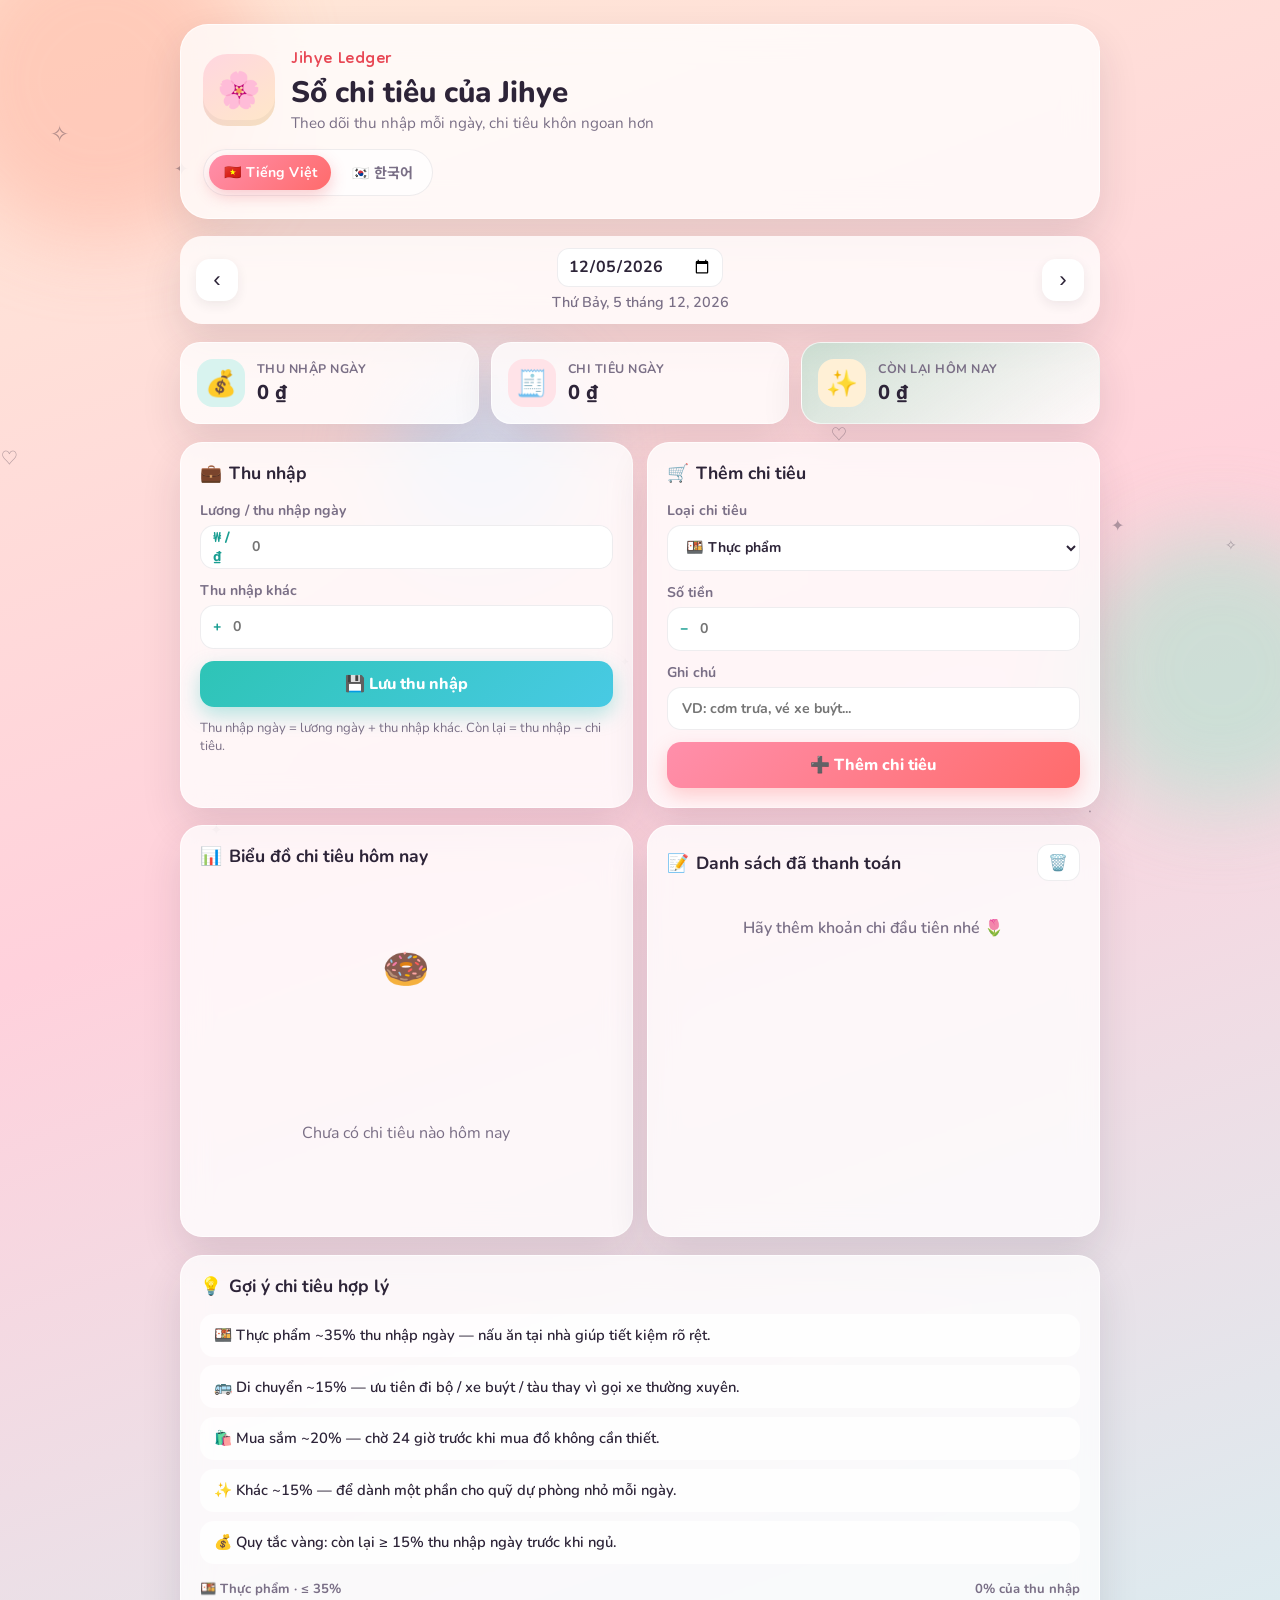
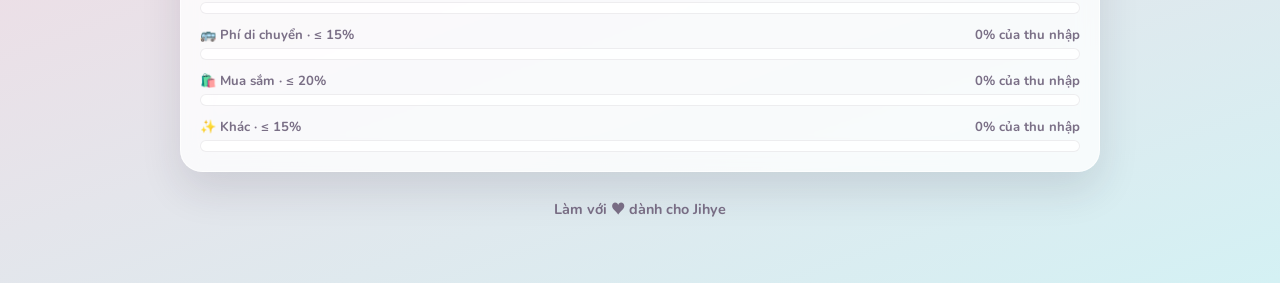
==== commit 8f8df711: "Replace weather app with Jihye expense ledger. Add daily income/expense tracking, category chart, ov" ====
--- a/index.html
+++ b/index.html
@@ -3,109 +3,156 @@
 <head>
   <meta charset="UTF-8">
   <meta name="viewport" content="width=device-width, initial-scale=1.0">
-  <title>Weather Bloom</title>
+  <title>Jihye Ledger · 지혜의 가계부</title>
   <link rel="preconnect" href="https://fonts.googleapis.com">
   <link rel="preconnect" href="https://fonts.gstatic.com" crossorigin>
-  <link href="https://fonts.googleapis.com/css2?family=Noto+Sans+KR:wght@400;600;700&family=Nunito:wght@400;600;700;800&display=swap" rel="stylesheet">
+  <link href="https://fonts.googleapis.com/css2?family=Dongle:wght@400;700&family=Nunito:wght@500;600;700;800&family=Noto+Sans+KR:wght@400;500;700&display=swap" rel="stylesheet">
   <link rel="stylesheet" href="style.css">
 </head>
-<body data-theme="clear">
-  <div class="sky" aria-hidden="true">
-    <div class="sun" id="sun"></div>
-    <div class="clouds" id="clouds"></div>
-    <div class="rain" id="rain"></div>
-    <div class="snow" id="snow"></div>
+<body>
+  <div class="bg" aria-hidden="true">
+    <div class="blob blob-a"></div>
+    <div class="blob blob-b"></div>
+    <div class="blob blob-c"></div>
+    <div class="sparkles" id="sparkles"></div>
   </div>
 
   <main class="app">
-    <header class="header">
-      <div class="brand">
-        <span class="brand-icon" id="brandIcon">🌤️</span>
-        <h1 id="appTitle">Weather Bloom</h1>
+    <header class="hero">
+      <div class="hero-top">
+        <div class="avatar" aria-hidden="true">🌸</div>
+        <div class="hero-text">
+          <p class="brand" id="brand">Jihye Ledger</p>
+          <h1 id="appTitle">Sổ chi tiêu của Jihye</h1>
+          <p class="tagline" id="tagline">Theo dõi thu nhập mỗi ngày, chi tiêu khôn ngoan hơn</p>
+        </div>
       </div>
-      <p class="tagline" id="tagline">Dự báo dễ thương cho ngày của bạn</p>
+      <div class="lang-switch" role="tablist" aria-label="Language">
+        <button type="button" class="lang-btn active" data-lang="vi">🇻🇳 Tiếng Việt</button>
+        <button type="button" class="lang-btn" data-lang="ko">🇰🇷 한국어</button>
+      </div>
     </header>
 
-    <div class="lang-switch" role="tablist" aria-label="Language">
-      <button type="button" class="lang-btn active" data-lang="vi">🇻🇳 Tiếng Việt</button>
-      <button type="button" class="lang-btn" data-lang="ko">🇰🇷 한국어</button>
+    <section class="date-bar">
+      <button type="button" class="nav-day" id="prevDay" aria-label="Previous day">‹</button>
+      <div class="date-center">
+        <input type="date" id="datePicker" />
+        <p class="date-label" id="dateLabel"></p>
+      </div>
+      <button type="button" class="nav-day" id="nextDay" aria-label="Next day">›</button>
+    </section>
+
+    <section class="summary-grid">
+      <article class="summary-card income">
+        <span class="sum-icon">💰</span>
+        <div>
+          <p class="sum-label" id="labelDailyIncome">Thu nhập ngày</p>
+          <p class="sum-value" id="dailyIncomeValue">0</p>
+        </div>
+      </article>
+      <article class="summary-card expense">
+        <span class="sum-icon">🧾</span>
+        <div>
+          <p class="sum-label" id="labelDailyExpense">Chi tiêu ngày</p>
+          <p class="sum-value" id="dailyExpenseValue">0</p>
+        </div>
+      </article>
+      <article class="summary-card remain" id="remainCard">
+        <span class="sum-icon" id="remainIcon">✨</span>
+        <div>
+          <p class="sum-label" id="labelRemain">Còn lại hôm nay</p>
+          <p class="sum-value" id="remainValue">0</p>
+        </div>
+      </article>
+    </section>
+
+    <div class="alert-banner hidden" id="alertBanner" role="alert">
+      <span class="alert-icon">⚠️</span>
+      <div>
+        <p class="alert-title" id="alertTitle"></p>
+        <p class="alert-tips" id="alertTips"></p>
+      </div>
     </div>
 
-    <section class="search-box">
-      <input
-        type="text"
-        id="cityInput"
-        placeholder="Nhập tên thành phố..."
-        autocomplete="off"
-        spellcheck="false"
-      >
-      <button type="button" id="searchBtn" aria-label="Search">🔍</button>
-      <button type="button" id="locateBtn" class="locate-btn" title="Vị trí hiện tại">📍</button>
+    <section class="panels">
+      <section class="panel">
+        <h2><span>💼</span> <span id="incomePanelTitle">Thu nhập</span></h2>
+        <form id="incomeForm" class="form-stack">
+          <label>
+            <span id="labelSalary">Lương / thu nhập ngày</span>
+            <div class="input-row">
+              <span class="prefix">₩ / ₫</span>
+              <input type="number" id="salaryInput" min="0" step="any" placeholder="0" required>
+            </div>
+          </label>
+          <label>
+            <span id="labelOtherIncome">Thu nhập khác</span>
+            <div class="input-row">
+              <span class="prefix">+</span>
+              <input type="number" id="otherIncomeInput" min="0" step="any" placeholder="0">
+            </div>
+          </label>
+          <button type="submit" class="btn primary" id="saveIncomeBtn">💾 Lưu thu nhập</button>
+        </form>
+        <p class="hint" id="incomeHint">Thu nhập ngày = lương ngày + thu nhập khác</p>
+      </section>
+
+      <section class="panel">
+        <h2><span>🛒</span> <span id="expensePanelTitle">Thêm chi tiêu</span></h2>
+        <form id="expenseForm" class="form-stack">
+          <label>
+            <span id="labelCategory">Loại chi tiêu</span>
+            <select id="categorySelect"></select>
+          </label>
+          <label>
+            <span id="labelAmount">Số tiền</span>
+            <div class="input-row">
+              <span class="prefix">−</span>
+              <input type="number" id="amountInput" min="0" step="any" placeholder="0" required>
+            </div>
+          </label>
+          <label>
+            <span id="labelNote">Ghi chú</span>
+            <input type="text" id="noteInput" maxlength="60" placeholder="...">
+          </label>
+          <button type="submit" class="btn accent" id="addExpenseBtn">➕ Thêm chi tiêu</button>
+        </form>
+      </section>
     </section>
 
-    <p class="status" id="status" role="status"></p>
+    <section class="panels chart-row">
+      <section class="panel chart-panel">
+        <h2><span>📊</span> <span id="chartTitle">Biểu đồ chi tiêu hôm nay</span></h2>
+        <div class="chart-wrap">
+          <canvas id="expenseChart" width="320" height="320" aria-label="Expense chart"></canvas>
+          <div class="chart-empty" id="chartEmpty">
+            <span>🍩</span>
+            <p id="chartEmptyText">Chưa có chi tiêu nào hôm nay</p>
+          </div>
+        </div>
+        <ul class="legend" id="chartLegend"></ul>
+      </section>
 
-    <section class="weather-card hidden" id="weatherCard">
-      <div class="weather-main">
-        <div class="weather-visual">
-          <img id="weatherIcon" src="" alt="" width="120" height="120">
-          <div class="mascot" id="mascot">☀️</div>
+      <section class="panel list-panel">
+        <div class="list-head">
+          <h2><span>📝</span> <span id="listTitle">Danh sách đã thanh toán</span></h2>
+          <button type="button" class="btn ghost sm" id="clearDayBtn">🗑️</button>
         </div>
-        <div class="weather-info">
-          <h2 class="city-name" id="cityName">—</h2>
-          <p class="date-text" id="dateText">—</p>
-          <p class="temp" id="temp">—°</p>
-          <p class="desc" id="desc">—</p>
-          <p class="feels" id="feels">—</p>
-        </div>
-      </div>
-
-      <div class="stats">
-        <div class="stat">
-          <span class="stat-icon">💧</span>
-          <span class="stat-label" id="labelHumidity">Độ ẩm</span>
-          <span class="stat-value" id="humidity">—</span>
-        </div>
-        <div class="stat">
-          <span class="stat-icon">💨</span>
-          <span class="stat-label" id="labelWind">Gió</span>
-          <span class="stat-value" id="wind">—</span>
-        </div>
-        <div class="stat">
-          <span class="stat-icon">🌡️</span>
-          <span class="stat-label" id="labelPressure">Áp suất</span>
-          <span class="stat-value" id="pressure">—</span>
-        </div>
-        <div class="stat">
-          <span class="stat-icon">👁️</span>
-          <span class="stat-label" id="labelVisibility">Tầm nhìn</span>
-          <span class="stat-value" id="visibility">—</span>
-        </div>
-      </div>
+        <ul class="expense-list" id="expenseList"></ul>
+        <p class="empty-list" id="emptyList"></p>
+      </section>
     </section>
 
-    <section class="forecast-section hidden" id="forecastSection">
-      <h3 id="forecastTitle">Dự báo 5 ngày</h3>
-      <div class="forecast-list" id="forecastList"></div>
+    <section class="panel tips-panel">
+      <h2><span>💡</span> <span id="tipsTitle">Gợi ý chi tiêu hợp lý</span></h2>
+      <ul class="tips-list" id="tipsList"></ul>
+      <div class="budget-bars" id="budgetBars"></div>
     </section>
 
-    <footer class="api-note">
-      <p id="apiHint">Đã kết nối OpenWeatherMap</p>
-      <button type="button" id="apiKeyBtn" class="api-key-btn">🔑 Đổi API Key</button>
+    <footer class="footer">
+      <p id="footerText">Made with ♥ for Jihye</p>
     </footer>
   </main>
-
-  <dialog id="apiDialog" class="api-dialog">
-    <form method="dialog" id="apiForm">
-      <h3 id="apiDialogTitle">Nhập API Key</h3>
-      <p id="apiDialogDesc">Lấy miễn phí tại openweathermap.org</p>
-      <input type="password" id="apiKeyInput" placeholder="API Key..." autocomplete="off">
-      <div class="dialog-actions">
-        <button type="submit" value="save" id="apiSaveBtn">Lưu</button>
-        <button type="submit" value="cancel" class="ghost" id="apiCancelBtn">Hủy</button>
-      </div>
-    </form>
-  </dialog>
 
   <script src="script.js"></script>
 </body>
--- a/style.css
+++ b/style.css
@@ -5,699 +5,744 @@
 }
 
 :root {
-  --bg-1: #7ec8e3;
-  --bg-2: #b8e0f0;
-  --bg-3: #e8f6fc;
-  --card: rgba(255, 255, 255, 0.82);
-  --text: #1a3a4a;
-  --muted: #5a7a8a;
-  --accent: #2a9d8f;
-  --accent-soft: #a8e6cf;
-  --shadow: 0 20px 50px rgba(26, 58, 74, 0.15);
-  --radius: 24px;
-}
-
-body[data-theme="clear"] {
-  --bg-1: #4fc3f7;
-  --bg-2: #81d4fa;
-  --bg-3: #e1f5fe;
-  --accent: #0288d1;
-}
-
-body[data-theme="hot"] {
-  --bg-1: #ff6b35;
-  --bg-2: #ff9f1c;
-  --bg-3: #ffe0b2;
-  --accent: #e63946;
-  --card: rgba(255, 250, 240, 0.88);
-  --text: #4a1c00;
-  --muted: #8a4a20;
-}
-
-body[data-theme="clouds"] {
-  --bg-1: #90a4ae;
-  --bg-2: #b0bec5;
-  --bg-3: #eceff1;
-  --accent: #546e7a;
-  --text: #263238;
-  --muted: #607d8b;
-}
-
-body[data-theme="rain"] {
-  --bg-1: #37474f;
-  --bg-2: #546e7a;
-  --bg-3: #78909c;
-  --accent: #4fc3f7;
-  --card: rgba(236, 239, 241, 0.88);
-  --text: #102027;
-  --muted: #455a64;
-}
-
-body[data-theme="storm"] {
-  --bg-1: #1a237e;
-  --bg-2: #283593;
-  --bg-3: #5c6bc0;
-  --accent: #ffd54f;
-  --card: rgba(232, 234, 246, 0.9);
-  --text: #0d1340;
-  --muted: #3949ab;
-}
-
-body[data-theme="snow"] {
-  --bg-1: #b3e5fc;
-  --bg-2: #e1f5fe;
-  --bg-3: #ffffff;
-  --accent: #0288d1;
-  --text: #01579b;
-  --muted: #4fc3f7;
-}
-
-body[data-theme="night"] {
-  --bg-1: #0d1b2a;
-  --bg-2: #1b263b;
-  --bg-3: #415a77;
-  --accent: #ffd166;
-  --card: rgba(27, 38, 59, 0.85);
-  --text: #e0e6ed;
-  --muted: #a8b8c8;
-  --shadow: 0 20px 50px rgba(0, 0, 0, 0.35);
+  --coral: #ff6b6b;
+  --coral-deep: #e84855;
+  --mint: #2ec4b6;
+  --mint-deep: #1a9e92;
+  --peach: #ffd6ba;
+  --cream: #fff7f0;
+  --ink: #2d2438;
+  --muted: #7a6f86;
+  --card: rgba(255, 255, 255, 0.78);
+  --line: rgba(45, 36, 56, 0.08);
+  --shadow: 0 18px 40px rgba(45, 36, 56, 0.12);
+  --radius: 22px;
+  --food: #ff8fab;
+  --transport: #5dade2;
+  --shop: #f4a261;
+  --other: #a78bfa;
+  --salary: #2ec4b6;
+}
+
+html {
+  scroll-behavior: smooth;
 }
 
 body {
+  min-height: 100vh;
   font-family: "Nunito", "Noto Sans KR", sans-serif;
-  min-height: 100vh;
-  background: linear-gradient(165deg, var(--bg-1), var(--bg-2) 45%, var(--bg-3));
-  color: var(--text);
-  display: flex;
-  justify-content: center;
-  align-items: flex-start;
-  padding: 32px 16px 48px;
+  color: var(--ink);
+  background: linear-gradient(160deg, #ffe8d6 0%, #ffd1dc 42%, #d4f1f4 100%);
   overflow-x: hidden;
-  transition: background 1.2s ease, color 0.6s ease;
-}
-
-/* —— Sky effects —— */
-.sky {
+}
+
+body[lang="ko"],
+html[lang="ko"] body,
+html[lang="ko"] {
+  font-family: "Nunito", "Noto Sans KR", sans-serif;
+}
+
+.bg {
   position: fixed;
   inset: 0;
+  z-index: 0;
   pointer-events: none;
   overflow: hidden;
-  z-index: 0;
-}
-
-.sun {
+}
+
+.blob {
   position: absolute;
-  top: 8%;
-  right: 12%;
-  width: 110px;
-  height: 110px;
   border-radius: 50%;
-  background: radial-gradient(circle at 35% 35%, #fff9c4, #ffca28 45%, #ff8f00);
-  box-shadow: 0 0 40px 16px rgba(255, 193, 7, 0.45);
-  opacity: 0;
-  transform: scale(0.6);
-  transition: opacity 0.8s, transform 0.8s;
-  animation: sunPulse 4s ease-in-out infinite;
-}
-
-body[data-theme="clear"] .sun,
-body[data-theme="hot"] .sun {
-  opacity: 1;
-  transform: scale(1);
-}
-
-body[data-theme="hot"] .sun {
-  background: radial-gradient(circle at 35% 35%, #fff59d, #ff6f00 50%, #d50000);
-  box-shadow: 0 0 50px 20px rgba(255, 87, 34, 0.55);
-  animation: sunPulseHot 2.5s ease-in-out infinite;
-}
-
-@keyframes sunPulse {
-  0%, 100% { transform: scale(1); }
-  50% { transform: scale(1.08); }
-}
-
-@keyframes sunPulseHot {
-  0%, 100% { transform: scale(1); filter: hue-rotate(0deg); }
-  50% { transform: scale(1.12); filter: hue-rotate(-8deg); }
-}
-
-.clouds {
+  filter: blur(40px);
+  opacity: 0.55;
+  animation: float 14s ease-in-out infinite;
+}
+
+.blob-a {
+  width: 320px;
+  height: 320px;
+  background: #ffb4a2;
+  top: -80px;
+  left: -60px;
+}
+
+.blob-b {
+  width: 280px;
+  height: 280px;
+  background: #a8e6cf;
+  bottom: 10%;
+  right: -80px;
+  animation-delay: -4s;
+}
+
+.blob-c {
+  width: 200px;
+  height: 200px;
+  background: #bde0fe;
+  top: 40%;
+  left: 30%;
+  animation-delay: -8s;
+}
+
+.sparkles span {
   position: absolute;
-  inset: 0;
-}
-
-.cloud {
-  position: absolute;
-  background: rgba(255, 255, 255, 0.75);
-  border-radius: 50px;
-  filter: blur(1px);
-  animation: drift linear infinite;
-}
-
-.cloud::before,
-.cloud::after {
-  content: "";
-  position: absolute;
-  background: inherit;
-  border-radius: 50%;
-}
-
-.cloud::before {
-  width: 60%;
-  height: 110%;
-  top: -50%;
-  left: 10%;
-}
-
-.cloud::after {
-  width: 50%;
-  height: 90%;
-  top: -35%;
-  right: 12%;
-}
-
-body[data-theme="clouds"] .cloud,
-body[data-theme="rain"] .cloud,
-body[data-theme="storm"] .cloud {
-  opacity: 1;
-}
-
-body[data-theme="clear"] .cloud,
-body[data-theme="hot"] .cloud {
+  font-size: 1rem;
   opacity: 0.35;
-}
-
-@keyframes drift {
-  from { transform: translateX(-20vw); }
-  to { transform: translateX(120vw); }
-}
-
-.rain,
-.snow {
-  position: absolute;
-  inset: 0;
-  opacity: 0;
-  transition: opacity 0.6s;
-}
-
-body[data-theme="rain"] .rain,
-body[data-theme="storm"] .rain {
-  opacity: 1;
-}
-
-body[data-theme="snow"] .snow {
-  opacity: 1;
-}
-
-.drop {
-  position: absolute;
-  width: 2px;
-  height: 14px;
-  background: linear-gradient(transparent, rgba(200, 230, 255, 0.85));
-  border-radius: 2px;
-  animation: fall linear infinite;
-}
-
-body[data-theme="storm"] .drop {
-  height: 18px;
-  background: linear-gradient(transparent, rgba(180, 200, 255, 0.95));
-}
-
-@keyframes fall {
-  to { transform: translateY(110vh); }
-}
-
-.flake {
-  position: absolute;
-  width: 8px;
-  height: 8px;
-  background: #fff;
-  border-radius: 50%;
-  opacity: 0.85;
-  animation: snowfall linear infinite;
-  box-shadow: 0 0 4px rgba(255, 255, 255, 0.8);
-}
-
-@keyframes snowfall {
-  to { transform: translateY(110vh) rotate(360deg); }
-}
-
-/* —— App shell —— */
+  animation: twinkle 3.5s ease-in-out infinite;
+}
+
+@keyframes float {
+  0%, 100% { transform: translate(0, 0) scale(1); }
+  50% { transform: translate(20px, -24px) scale(1.06); }
+}
+
+@keyframes twinkle {
+  0%, 100% { opacity: 0.2; transform: scale(0.9); }
+  50% { opacity: 0.55; transform: scale(1.15); }
+}
+
+@keyframes pop-in {
+  from { opacity: 0; transform: translateY(14px) scale(0.98); }
+  to { opacity: 1; transform: translateY(0) scale(1); }
+}
+
+@keyframes shake {
+  0%, 100% { transform: translateX(0); }
+  25% { transform: translateX(-6px); }
+  75% { transform: translateX(6px); }
+}
+
 .app {
   position: relative;
   z-index: 1;
-  width: 100%;
-  max-width: 460px;
-  animation: fadeUp 0.7s ease both;
-}
-
-@keyframes fadeUp {
-  from { opacity: 0; transform: translateY(24px); }
-  to { opacity: 1; transform: translateY(0); }
-}
-
-.header {
-  text-align: center;
-  margin-bottom: 18px;
+  width: min(920px, calc(100% - 1.5rem));
+  margin: 0 auto;
+  padding: 1.5rem 0 3rem;
+  display: grid;
+  gap: 1.1rem;
+}
+
+.hero {
+  background: var(--card);
+  backdrop-filter: blur(16px);
+  border: 1px solid rgba(255, 255, 255, 0.7);
+  border-radius: 28px;
+  padding: 1.35rem 1.4rem;
+  box-shadow: var(--shadow);
+  animation: pop-in 0.5s ease both;
+}
+
+.hero-top {
+  display: flex;
+  gap: 1rem;
+  align-items: center;
+  margin-bottom: 1rem;
+}
+
+.avatar {
+  width: 72px;
+  height: 72px;
+  border-radius: 24px;
+  display: grid;
+  place-items: center;
+  font-size: 2.2rem;
+  background: linear-gradient(145deg, #ffd6e0, #ffe8c8);
+  box-shadow: inset 0 -6px 0 rgba(0, 0, 0, 0.04);
+  flex-shrink: 0;
+  animation: float 6s ease-in-out infinite;
 }
 
 .brand {
-  display: flex;
-  align-items: center;
-  justify-content: center;
-  gap: 10px;
-}
-
-.brand-icon {
-  font-size: 2rem;
-  animation: bounceSoft 2.4s ease-in-out infinite;
-}
-
-@keyframes bounceSoft {
-  0%, 100% { transform: translateY(0); }
-  50% { transform: translateY(-6px); }
-}
-
-.header h1 {
-  font-size: 1.85rem;
+  font-family: "Dongle", "Nunito", sans-serif;
+  font-size: 1.65rem;
+  letter-spacing: 0.02em;
+  color: var(--coral-deep);
+  line-height: 1;
+}
+
+.hero h1 {
+  font-size: clamp(1.35rem, 4vw, 1.85rem);
   font-weight: 800;
-  letter-spacing: -0.02em;
+  line-height: 1.2;
+  margin: 0.15rem 0;
 }
 
 .tagline {
-  margin-top: 6px;
   color: var(--muted);
   font-size: 0.95rem;
-  font-weight: 600;
 }
 
 .lang-switch {
-  display: flex;
-  gap: 8px;
-  justify-content: center;
-  margin-bottom: 18px;
+  display: inline-flex;
+  gap: 0.4rem;
+  background: rgba(255, 255, 255, 0.7);
+  padding: 0.3rem;
+  border-radius: 999px;
+  border: 1px solid var(--line);
 }
 
 .lang-btn {
   border: none;
-  background: rgba(255, 255, 255, 0.45);
-  color: var(--text);
-  padding: 8px 14px;
+  background: transparent;
+  padding: 0.45rem 0.9rem;
   border-radius: 999px;
   font: inherit;
-  font-size: 0.85rem;
   font-weight: 700;
+  font-size: 0.88rem;
   cursor: pointer;
-  transition: transform 0.2s, background 0.2s, box-shadow 0.2s;
-  backdrop-filter: blur(8px);
-}
-
-.lang-btn:hover {
-  transform: translateY(-2px);
+  color: var(--muted);
+  transition: 0.2s ease;
 }
 
 .lang-btn.active {
+  background: linear-gradient(135deg, #ff8fab, #ff6b6b);
+  color: white;
+  box-shadow: 0 6px 16px rgba(232, 72, 85, 0.28);
+}
+
+.date-bar {
+  display: flex;
+  align-items: center;
+  justify-content: space-between;
+  gap: 0.75rem;
   background: var(--card);
-  box-shadow: 0 6px 18px rgba(0, 0, 0, 0.1);
-}
-
-.search-box {
-  display: flex;
-  gap: 8px;
-  margin-bottom: 12px;
-}
-
-.search-box input {
+  backdrop-filter: blur(12px);
+  border-radius: var(--radius);
+  padding: 0.75rem 1rem;
+  box-shadow: var(--shadow);
+  animation: pop-in 0.55s ease both;
+}
+
+.nav-day {
+  width: 42px;
+  height: 42px;
+  border: none;
+  border-radius: 14px;
+  background: white;
+  font-size: 1.4rem;
+  cursor: pointer;
+  color: var(--ink);
+  box-shadow: 0 4px 12px rgba(45, 36, 56, 0.08);
+  transition: transform 0.15s ease;
+}
+
+.nav-day:hover {
+  transform: scale(1.06);
+}
+
+.date-center {
+  text-align: center;
   flex: 1;
-  border: none;
+}
+
+#datePicker {
+  border: 1px solid var(--line);
+  border-radius: 12px;
+  padding: 0.4rem 0.6rem;
+  font: inherit;
+  font-weight: 700;
+  background: white;
+  color: var(--ink);
+}
+
+.date-label {
+  margin-top: 0.35rem;
+  font-size: 0.9rem;
+  color: var(--muted);
+  font-weight: 600;
+}
+
+.summary-grid {
+  display: grid;
+  grid-template-columns: repeat(3, 1fr);
+  gap: 0.75rem;
+  animation: pop-in 0.6s ease both;
+}
+
+.summary-card {
   background: var(--card);
-  color: var(--text);
-  padding: 14px 18px;
-  border-radius: var(--radius);
-  font: inherit;
-  font-size: 1rem;
-  font-weight: 600;
+  backdrop-filter: blur(12px);
+  border-radius: 20px;
+  padding: 1rem;
+  display: flex;
+  gap: 0.75rem;
+  align-items: center;
   box-shadow: var(--shadow);
-  outline: none;
-  transition: box-shadow 0.2s;
-}
-
-.search-box input:focus {
-  box-shadow: 0 0 0 3px var(--accent-soft), var(--shadow);
-}
-
-.search-box button {
-  border: none;
-  width: 52px;
-  border-radius: var(--radius);
-  background: var(--card);
-  font-size: 1.25rem;
-  cursor: pointer;
-  box-shadow: var(--shadow);
-  transition: transform 0.2s, background 0.2s;
-}
-
-.search-box button:hover {
-  transform: scale(1.06);
-}
-
-.locate-btn {
-  background: linear-gradient(145deg, var(--accent), color-mix(in srgb, var(--accent) 70%, #000)) !important;
-  color: #fff;
-}
-
-.status {
-  min-height: 1.4em;
-  text-align: center;
-  font-size: 0.9rem;
-  font-weight: 600;
-  color: var(--muted);
-  margin-bottom: 14px;
-}
-
-.status.error {
-  color: #c62828;
-}
-
-.status.loading {
-  animation: pulseText 1s ease-in-out infinite;
-}
-
-@keyframes pulseText {
-  0%, 100% { opacity: 1; }
-  50% { opacity: 0.45; }
-}
-
-.hidden {
-  display: none !important;
-}
-
-.weather-card {
-  background: var(--card);
-  backdrop-filter: blur(16px);
-  border-radius: 28px;
-  padding: 24px 22px;
-  box-shadow: var(--shadow);
-  margin-bottom: 18px;
-  animation: cardIn 0.55s ease both;
-}
-
-@keyframes cardIn {
-  from { opacity: 0; transform: scale(0.94) translateY(12px); }
-  to { opacity: 1; transform: scale(1) translateY(0); }
-}
-
-.weather-main {
-  display: flex;
-  align-items: center;
-  gap: 12px;
-  margin-bottom: 22px;
-}
-
-.weather-visual {
-  position: relative;
-  width: 120px;
-  height: 120px;
-  flex-shrink: 0;
-}
-
-.weather-visual img {
-  width: 120px;
-  height: 120px;
-  filter: drop-shadow(0 8px 16px rgba(0, 0, 0, 0.15));
-  animation: floatIcon 3s ease-in-out infinite;
-}
-
-@keyframes floatIcon {
-  0%, 100% { transform: translateY(0); }
-  50% { transform: translateY(-8px); }
-}
-
-.mascot {
-  position: absolute;
-  bottom: -4px;
-  right: -4px;
+  border: 1px solid rgba(255, 255, 255, 0.65);
+}
+
+.sum-icon {
   font-size: 1.6rem;
-  animation: wiggle 2.5s ease-in-out infinite;
-}
-
-@keyframes wiggle {
-  0%, 100% { transform: rotate(-6deg); }
-  50% { transform: rotate(8deg); }
-}
-
-.city-name {
-  font-size: 1.45rem;
-  font-weight: 800;
-  line-height: 1.2;
-}
-
-.date-text {
-  font-size: 0.85rem;
-  color: var(--muted);
-  font-weight: 600;
-  margin: 4px 0 8px;
-}
-
-.temp {
-  font-size: 3.2rem;
-  font-weight: 800;
-  line-height: 1;
-  letter-spacing: -0.04em;
-  background: linear-gradient(120deg, var(--text), var(--accent));
-  -webkit-background-clip: text;
-  background-clip: text;
-  color: transparent;
-}
-
-.desc {
-  font-size: 1.05rem;
-  font-weight: 700;
-  text-transform: capitalize;
-  margin-top: 6px;
-}
-
-.feels {
-  font-size: 0.88rem;
-  color: var(--muted);
-  font-weight: 600;
-  margin-top: 4px;
-}
-
-.stats {
-  display: grid;
-  grid-template-columns: 1fr 1fr;
-  gap: 10px;
-}
-
-.stat {
-  background: color-mix(in srgb, var(--accent) 12%, transparent);
-  border-radius: 18px;
-  padding: 14px 12px;
-  display: flex;
-  flex-direction: column;
-  align-items: center;
-  gap: 2px;
-  transition: transform 0.25s;
-}
-
-.stat:hover {
-  transform: translateY(-3px);
-}
-
-.stat-icon {
-  font-size: 1.35rem;
-}
-
-.stat-label {
-  font-size: 0.75rem;
-  font-weight: 700;
-  color: var(--muted);
-}
-
-.stat-value {
-  font-size: 1.05rem;
-  font-weight: 800;
-}
-
-.forecast-section {
-  background: var(--card);
-  backdrop-filter: blur(16px);
-  border-radius: 28px;
-  padding: 20px 18px;
-  box-shadow: var(--shadow);
-  margin-bottom: 18px;
-  animation: cardIn 0.65s ease both;
-}
-
-.forecast-section h3 {
-  font-size: 1.1rem;
-  font-weight: 800;
-  margin-bottom: 14px;
-  text-align: center;
-}
-
-.forecast-list {
-  display: flex;
-  gap: 10px;
-  overflow-x: auto;
-  padding-bottom: 6px;
-  scrollbar-width: thin;
-}
-
-.forecast-item {
-  flex: 0 0 88px;
-  text-align: center;
-  padding: 12px 8px;
-  border-radius: 18px;
-  background: color-mix(in srgb, var(--accent) 10%, transparent);
-  transition: transform 0.25s, background 0.25s;
-  animation: fadeUp 0.5s ease both;
-}
-
-.forecast-item:hover {
-  transform: translateY(-4px);
-  background: color-mix(in srgb, var(--accent) 20%, transparent);
-}
-
-.forecast-item .f-day {
-  font-size: 0.78rem;
-  font-weight: 700;
-  color: var(--muted);
-}
-
-.forecast-item img {
   width: 48px;
   height: 48px;
-  margin: 4px 0;
-}
-
-.forecast-item .f-temp {
-  font-size: 0.95rem;
+  display: grid;
+  place-items: center;
+  border-radius: 16px;
+  background: white;
+  flex-shrink: 0;
+}
+
+.summary-card.income .sum-icon { background: #d8f3ef; }
+.summary-card.expense .sum-icon { background: #ffe3e8; }
+.summary-card.remain .sum-icon { background: #fff0d6; }
+
+.sum-label {
+  font-size: 0.78rem;
+  color: var(--muted);
+  font-weight: 700;
+  text-transform: uppercase;
+  letter-spacing: 0.04em;
+}
+
+.sum-value {
+  font-size: clamp(1rem, 3vw, 1.25rem);
   font-weight: 800;
-}
-
-.forecast-item .f-desc {
-  font-size: 0.68rem;
-  font-weight: 600;
-  color: var(--muted);
-  text-transform: capitalize;
-  margin-top: 2px;
-  line-height: 1.2;
-}
-
-.api-note {
-  text-align: center;
-  margin-top: 8px;
-}
-
-.api-note p {
-  font-size: 0.8rem;
-  color: var(--muted);
-  font-weight: 600;
-  margin-bottom: 8px;
-}
-
-.api-key-btn {
-  border: none;
-  background: rgba(255, 255, 255, 0.5);
-  color: var(--text);
-  padding: 8px 16px;
-  border-radius: 999px;
-  font: inherit;
-  font-size: 0.85rem;
+  margin-top: 0.15rem;
+  word-break: break-all;
+}
+
+.summary-card.remain.ok {
+  background: linear-gradient(145deg, rgba(168, 230, 207, 0.55), rgba(255, 255, 255, 0.85));
+}
+
+.summary-card.remain.warn {
+  background: linear-gradient(145deg, rgba(255, 183, 178, 0.65), rgba(255, 255, 255, 0.85));
+  animation: shake 0.45s ease;
+}
+
+.summary-card.remain.danger {
+  background: linear-gradient(145deg, rgba(255, 107, 107, 0.45), rgba(255, 255, 255, 0.9));
+  animation: shake 0.5s ease;
+}
+
+.alert-banner {
+  display: flex;
+  gap: 0.85rem;
+  align-items: flex-start;
+  padding: 1rem 1.15rem;
+  border-radius: 18px;
+  box-shadow: var(--shadow);
+  animation: pop-in 0.35s ease both;
+  border: 2px dashed transparent;
+}
+
+.alert-banner.tone-warn {
+  background: linear-gradient(135deg, #ffe066, #ffadad);
+  border-color: rgba(232, 72, 85, 0.35);
+}
+
+.alert-banner.tone-danger {
+  background: linear-gradient(135deg, #ff8fab, #ff6b6b);
+  border-color: rgba(180, 30, 50, 0.4);
+  color: #3b1018;
+}
+
+.alert-banner.tone-ok {
+  background: linear-gradient(135deg, #b8f2e6, #d8f3dc);
+  border-color: rgba(46, 196, 182, 0.4);
+}
+
+.alert-banner.hidden {
+  display: none;
+}
+
+.alert-icon {
+  font-size: 1.6rem;
+}
+
+.alert-title {
+  font-weight: 800;
+  margin-bottom: 0.25rem;
+}
+
+.alert-tips {
+  font-size: 0.92rem;
+  line-height: 1.45;
+  color: #4a2c2a;
+}
+
+.panels {
+  display: grid;
+  grid-template-columns: 1fr 1fr;
+  gap: 0.9rem;
+}
+
+.panel {
+  background: var(--card);
+  backdrop-filter: blur(14px);
+  border-radius: var(--radius);
+  padding: 1.15rem 1.2rem;
+  box-shadow: var(--shadow);
+  border: 1px solid rgba(255, 255, 255, 0.7);
+  animation: pop-in 0.65s ease both;
+}
+
+.panel h2 {
+  display: flex;
+  align-items: center;
+  gap: 0.45rem;
+  font-size: 1.1rem;
+  margin-bottom: 0.95rem;
+}
+
+.form-stack {
+  display: grid;
+  gap: 0.75rem;
+}
+
+.form-stack label {
+  display: grid;
+  gap: 0.35rem;
+  font-size: 0.88rem;
   font-weight: 700;
-  cursor: pointer;
-  backdrop-filter: blur(8px);
-  transition: transform 0.2s;
-}
-
-.api-key-btn:hover {
-  transform: scale(1.05);
-}
-
-.api-dialog {
-  border: none;
-  border-radius: 24px;
-  padding: 0;
-  background: transparent;
-  max-width: 360px;
-  width: calc(100% - 32px);
-}
-
-.api-dialog::backdrop {
-  background: rgba(20, 30, 40, 0.45);
-  backdrop-filter: blur(4px);
-}
-
-.api-dialog form {
-  background: #fff;
-  color: #1a3a4a;
-  padding: 24px;
-  border-radius: 24px;
-  box-shadow: var(--shadow);
-}
-
-.api-dialog h3 {
-  font-size: 1.2rem;
-  margin-bottom: 6px;
-}
-
-.api-dialog p {
-  font-size: 0.85rem;
-  color: #5a7a8a;
-  margin-bottom: 14px;
-}
-
-.api-dialog input {
+  color: var(--muted);
+}
+
+.form-stack input,
+.form-stack select {
   width: 100%;
-  padding: 12px 14px;
-  border: 2px solid #e0e8ee;
+  border: 1.5px solid var(--line);
   border-radius: 14px;
-  font: inherit;
-  font-weight: 600;
-  margin-bottom: 14px;
-  outline: none;
-}
-
-.api-dialog input:focus {
-  border-color: #2a9d8f;
-}
-
-.dialog-actions {
-  display: flex;
-  gap: 8px;
-}
-
-.dialog-actions button {
-  flex: 1;
-  border: none;
-  padding: 12px;
-  border-radius: 14px;
+  padding: 0.7rem 0.85rem;
   font: inherit;
   font-weight: 700;
+  color: var(--ink);
+  background: white;
+  outline: none;
+  transition: border-color 0.15s ease, box-shadow 0.15s ease;
+}
+
+.form-stack input:focus,
+.form-stack select:focus {
+  border-color: var(--mint);
+  box-shadow: 0 0 0 3px rgba(46, 196, 182, 0.2);
+}
+
+.input-row {
+  display: flex;
+  align-items: center;
+  gap: 0.4rem;
+  background: white;
+  border: 1.5px solid var(--line);
+  border-radius: 14px;
+  padding-left: 0.75rem;
+}
+
+.input-row:focus-within {
+  border-color: var(--mint);
+  box-shadow: 0 0 0 3px rgba(46, 196, 182, 0.2);
+}
+
+.input-row .prefix {
+  font-weight: 800;
+  color: var(--mint-deep);
+}
+
+.input-row input {
+  border: none;
+  box-shadow: none;
+  padding-left: 0.35rem;
+}
+
+.input-row input:focus {
+  box-shadow: none;
+}
+
+.hint {
+  margin-top: 0.75rem;
+  font-size: 0.82rem;
+  color: var(--muted);
+}
+
+.btn {
+  border: none;
+  border-radius: 14px;
+  padding: 0.75rem 1rem;
+  font: inherit;
+  font-weight: 800;
   cursor: pointer;
-  background: #2a9d8f;
-  color: #fff;
-}
-
-.dialog-actions .ghost {
-  background: #eef3f6;
-  color: #1a3a4a;
-}
-
-@media (max-width: 420px) {
-  .weather-main {
+  transition: transform 0.15s ease, box-shadow 0.15s ease;
+}
+
+.btn:hover {
+  transform: translateY(-1px);
+}
+
+.btn:active {
+  transform: translateY(1px);
+}
+
+.btn.primary {
+  background: linear-gradient(135deg, var(--mint), #48cae4);
+  color: white;
+  box-shadow: 0 8px 20px rgba(46, 196, 182, 0.35);
+}
+
+.btn.accent {
+  background: linear-gradient(135deg, #ff8fab, var(--coral));
+  color: white;
+  box-shadow: 0 8px 20px rgba(255, 107, 107, 0.3);
+}
+
+.btn.ghost {
+  background: white;
+  color: var(--muted);
+  border: 1px solid var(--line);
+}
+
+.btn.sm {
+  padding: 0.4rem 0.65rem;
+  border-radius: 12px;
+}
+
+.chart-row {
+  align-items: stretch;
+}
+
+.chart-wrap {
+  position: relative;
+  display: grid;
+  place-items: center;
+  min-height: 260px;
+}
+
+#expenseChart {
+  max-width: 100%;
+  height: auto;
+}
+
+.chart-empty {
+  position: absolute;
+  inset: 0;
+  display: grid;
+  place-items: center;
+  text-align: center;
+  color: var(--muted);
+  gap: 0.35rem;
+  pointer-events: none;
+}
+
+.chart-empty.hidden {
+  display: none;
+}
+
+.chart-empty span {
+  font-size: 2.4rem;
+}
+
+.legend {
+  list-style: none;
+  display: grid;
+  gap: 0.45rem;
+  margin-top: 0.85rem;
+}
+
+.legend li {
+  display: flex;
+  align-items: center;
+  justify-content: space-between;
+  gap: 0.5rem;
+  padding: 0.45rem 0.65rem;
+  border-radius: 12px;
+  background: rgba(255, 255, 255, 0.7);
+  font-size: 0.9rem;
+  font-weight: 700;
+}
+
+.legend .left {
+  display: flex;
+  align-items: center;
+  gap: 0.45rem;
+}
+
+.dot {
+  width: 10px;
+  height: 10px;
+  border-radius: 50%;
+  flex-shrink: 0;
+}
+
+.list-head {
+  display: flex;
+  align-items: center;
+  justify-content: space-between;
+  margin-bottom: 0.75rem;
+}
+
+.list-head h2 {
+  margin-bottom: 0;
+}
+
+.expense-list {
+  list-style: none;
+  display: grid;
+  gap: 0.55rem;
+  max-height: 340px;
+  overflow-y: auto;
+  padding-right: 0.2rem;
+}
+
+.expense-item {
+  display: grid;
+  grid-template-columns: auto 1fr auto auto;
+  gap: 0.55rem;
+  align-items: center;
+  padding: 0.7rem 0.75rem;
+  border-radius: 14px;
+  background: white;
+  border: 1px solid var(--line);
+  animation: pop-in 0.3s ease both;
+}
+
+.expense-item .cat-icon {
+  width: 40px;
+  height: 40px;
+  border-radius: 12px;
+  display: grid;
+  place-items: center;
+  font-size: 1.15rem;
+}
+
+.expense-item .meta .name {
+  font-weight: 800;
+  font-size: 0.92rem;
+}
+
+.expense-item .meta .note {
+  font-size: 0.78rem;
+  color: var(--muted);
+}
+
+.expense-item .amount {
+  font-weight: 800;
+  color: var(--coral-deep);
+  white-space: nowrap;
+}
+
+.delete-btn {
+  border: none;
+  background: #fff0f3;
+  width: 32px;
+  height: 32px;
+  border-radius: 10px;
+  cursor: pointer;
+  font-size: 0.9rem;
+}
+
+.empty-list {
+  text-align: center;
+  color: var(--muted);
+  padding: 1.5rem 0.5rem;
+  font-weight: 600;
+}
+
+.empty-list.hidden {
+  display: none;
+}
+
+.tips-panel {
+  animation: pop-in 0.7s ease both;
+}
+
+.tips-list {
+  list-style: none;
+  display: grid;
+  gap: 0.55rem;
+  margin-bottom: 1rem;
+}
+
+.tips-list li {
+  display: flex;
+  gap: 0.55rem;
+  align-items: flex-start;
+  padding: 0.7rem 0.85rem;
+  border-radius: 14px;
+  background: rgba(255, 255, 255, 0.75);
+  font-size: 0.92rem;
+  line-height: 1.4;
+  font-weight: 600;
+}
+
+.budget-bars {
+  display: grid;
+  gap: 0.7rem;
+}
+
+.budget-row {
+  display: grid;
+  gap: 0.3rem;
+}
+
+.budget-row .top {
+  display: flex;
+  justify-content: space-between;
+  font-size: 0.82rem;
+  font-weight: 700;
+  color: var(--muted);
+}
+
+.bar-track {
+  height: 12px;
+  border-radius: 999px;
+  background: rgba(255, 255, 255, 0.85);
+  overflow: hidden;
+  border: 1px solid var(--line);
+}
+
+.bar-fill {
+  height: 100%;
+  border-radius: 999px;
+  width: 0;
+  transition: width 0.55s cubic-bezier(0.22, 1, 0.36, 1);
+}
+
+.bar-fill.over {
+  background: repeating-linear-gradient(
+    -45deg,
+    var(--coral),
+    var(--coral) 6px,
+    #ff8fab 6px,
+    #ff8fab 12px
+  ) !important;
+}
+
+.footer {
+  text-align: center;
+  color: var(--muted);
+  font-weight: 700;
+  font-size: 0.9rem;
+  padding: 0.5rem 0 1rem;
+}
+
+@media (max-width: 760px) {
+  .summary-grid,
+  .panels {
+    grid-template-columns: 1fr;
+  }
+
+  .hero-top {
     flex-direction: column;
     text-align: center;
   }
 
-  .temp {
-    font-size: 2.8rem;
+  .lang-switch {
+    width: 100%;
+    justify-content: center;
   }
 
-  .mascot {
-    right: 8px;
+  .expense-item {
+    grid-template-columns: auto 1fr auto;
+    grid-template-rows: auto auto;
   }
-}
+
+  .expense-item .amount {
+    grid-column: 2;
+    grid-row: 2;
+    justify-self: start;
+  }
+
+  .delete-btn {
+    grid-column: 3;
+    grid-row: 1 / span 2;
+  }
+}
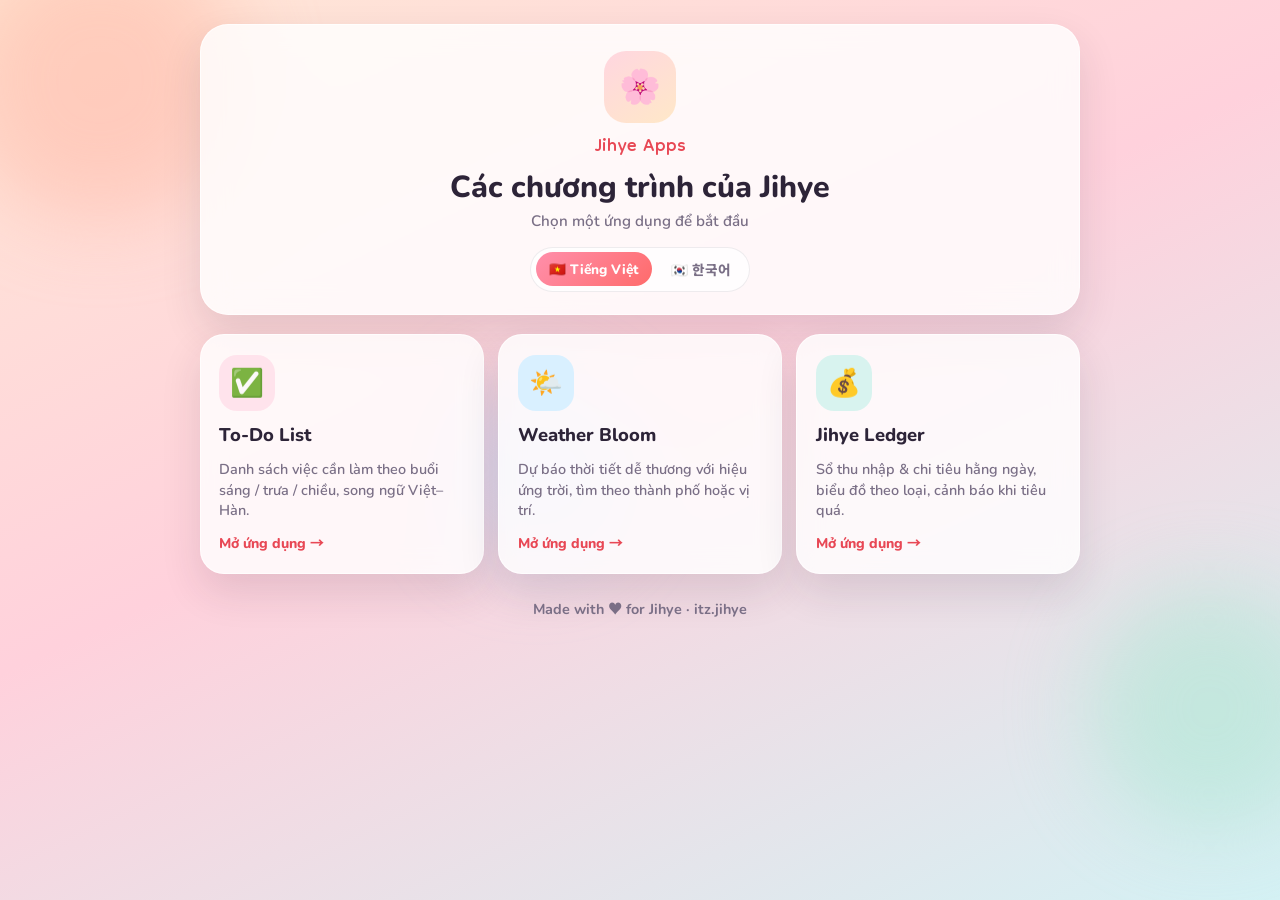
==== commit 9258ea7e: "Organize all Jihye apps into one hub. Keep To-Do, Weather Bloom, and Ledger under apps/ with a bilin" ====
--- a/index.html
+++ b/index.html
@@ -3,157 +3,314 @@
 <head>
   <meta charset="UTF-8">
   <meta name="viewport" content="width=device-width, initial-scale=1.0">
-  <title>Jihye Ledger · 지혜의 가계부</title>
+  <title>Jihye Apps · 지혜의 프로그램</title>
   <link rel="preconnect" href="https://fonts.googleapis.com">
   <link rel="preconnect" href="https://fonts.gstatic.com" crossorigin>
-  <link href="https://fonts.googleapis.com/css2?family=Dongle:wght@400;700&family=Nunito:wght@500;600;700;800&family=Noto+Sans+KR:wght@400;500;700&display=swap" rel="stylesheet">
-  <link rel="stylesheet" href="style.css">
+  <link href="https://fonts.googleapis.com/css2?family=Dongle:wght@400;700&family=Nunito:wght@600;700;800&family=Noto+Sans+KR:wght@500;700&display=swap" rel="stylesheet">
+  <style>
+    * { margin: 0; padding: 0; box-sizing: border-box; }
+
+    :root {
+      --ink: #2d2438;
+      --muted: #7a6f86;
+      --card: rgba(255, 255, 255, 0.82);
+      --shadow: 0 18px 40px rgba(45, 36, 56, 0.12);
+    }
+
+    body {
+      min-height: 100vh;
+      font-family: "Nunito", "Noto Sans KR", sans-serif;
+      color: var(--ink);
+      background: linear-gradient(155deg, #ffe8d6 0%, #ffd1dc 45%, #d4f1f4 100%);
+      padding: 1.5rem;
+    }
+
+    .bg {
+      position: fixed;
+      inset: 0;
+      pointer-events: none;
+      z-index: 0;
+      overflow: hidden;
+    }
+
+    .blob {
+      position: absolute;
+      border-radius: 50%;
+      filter: blur(42px);
+      opacity: 0.5;
+      animation: float 12s ease-in-out infinite;
+    }
+
+    .blob.a { width: 280px; height: 280px; background: #ffb4a2; top: -60px; left: -40px; }
+    .blob.b { width: 240px; height: 240px; background: #a8e6cf; bottom: 8%; right: -50px; animation-delay: -4s; }
+    .blob.c { width: 180px; height: 180px; background: #bde0fe; top: 42%; left: 35%; animation-delay: -7s; }
+
+    @keyframes float {
+      0%, 100% { transform: translate(0, 0); }
+      50% { transform: translate(16px, -20px); }
+    }
+
+    @keyframes pop {
+      from { opacity: 0; transform: translateY(16px); }
+      to { opacity: 1; transform: translateY(0); }
+    }
+
+    .wrap {
+      position: relative;
+      z-index: 1;
+      width: min(880px, 100%);
+      margin: 0 auto;
+    }
+
+    header {
+      text-align: center;
+      background: var(--card);
+      backdrop-filter: blur(14px);
+      border-radius: 28px;
+      padding: 1.6rem 1.3rem 1.4rem;
+      box-shadow: var(--shadow);
+      border: 1px solid rgba(255, 255, 255, 0.7);
+      margin-bottom: 1.2rem;
+      animation: pop 0.45s ease both;
+    }
+
+    .avatar {
+      width: 72px;
+      height: 72px;
+      margin: 0 auto 0.7rem;
+      border-radius: 22px;
+      display: grid;
+      place-items: center;
+      font-size: 2.1rem;
+      background: linear-gradient(145deg, #ffd6e0, #ffe8c8);
+    }
+
+    .brand {
+      font-family: "Dongle", sans-serif;
+      font-size: 1.8rem;
+      color: #e84855;
+      line-height: 1;
+    }
+
+    h1 {
+      font-size: clamp(1.4rem, 4vw, 1.9rem);
+      font-weight: 800;
+      margin: 0.2rem 0;
+    }
+
+    .tagline {
+      color: var(--muted);
+      font-weight: 600;
+      font-size: 0.95rem;
+    }
+
+    .lang-switch {
+      display: inline-flex;
+      gap: 0.35rem;
+      margin-top: 1rem;
+      padding: 0.28rem;
+      background: rgba(255, 255, 255, 0.75);
+      border-radius: 999px;
+      border: 1px solid rgba(45, 36, 56, 0.08);
+    }
+
+    .lang-btn {
+      border: none;
+      background: transparent;
+      padding: 0.4rem 0.85rem;
+      border-radius: 999px;
+      font: inherit;
+      font-weight: 800;
+      font-size: 0.85rem;
+      cursor: pointer;
+      color: var(--muted);
+    }
+
+    .lang-btn.active {
+      background: linear-gradient(135deg, #ff8fab, #ff6b6b);
+      color: #fff;
+    }
+
+    .grid {
+      display: grid;
+      grid-template-columns: repeat(3, 1fr);
+      gap: 0.9rem;
+    }
+
+    .card {
+      display: flex;
+      flex-direction: column;
+      gap: 0.7rem;
+      text-decoration: none;
+      color: inherit;
+      background: var(--card);
+      backdrop-filter: blur(12px);
+      border-radius: 24px;
+      padding: 1.25rem 1.15rem;
+      box-shadow: var(--shadow);
+      border: 1px solid rgba(255, 255, 255, 0.7);
+      transition: transform 0.2s ease, box-shadow 0.2s ease;
+      animation: pop 0.55s ease both;
+    }
+
+    .card:nth-child(2) { animation-delay: 0.06s; }
+    .card:nth-child(3) { animation-delay: 0.12s; }
+
+    .card:hover {
+      transform: translateY(-4px);
+      box-shadow: 0 22px 44px rgba(45, 36, 56, 0.16);
+    }
+
+    .card .icon {
+      width: 56px;
+      height: 56px;
+      border-radius: 18px;
+      display: grid;
+      place-items: center;
+      font-size: 1.7rem;
+    }
+
+    .card.todo .icon { background: #ffe3ec; }
+    .card.weather .icon { background: #d9f0ff; }
+    .card.ledger .icon { background: #d8f3ef; }
+
+    .card h2 {
+      font-size: 1.15rem;
+      font-weight: 800;
+    }
+
+    .card p {
+      color: var(--muted);
+      font-size: 0.9rem;
+      line-height: 1.45;
+      font-weight: 600;
+      flex: 1;
+    }
+
+    .card .go {
+      font-weight: 800;
+      font-size: 0.88rem;
+      color: #e84855;
+    }
+
+    footer {
+      text-align: center;
+      margin-top: 1.4rem;
+      color: var(--muted);
+      font-weight: 700;
+      font-size: 0.9rem;
+      animation: pop 0.65s ease both;
+    }
+
+    @media (max-width: 760px) {
+      .grid { grid-template-columns: 1fr; }
+    }
+  </style>
 </head>
 <body>
   <div class="bg" aria-hidden="true">
-    <div class="blob blob-a"></div>
-    <div class="blob blob-b"></div>
-    <div class="blob blob-c"></div>
-    <div class="sparkles" id="sparkles"></div>
+    <div class="blob a"></div>
+    <div class="blob b"></div>
+    <div class="blob c"></div>
   </div>
 
-  <main class="app">
-    <header class="hero">
-      <div class="hero-top">
-        <div class="avatar" aria-hidden="true">🌸</div>
-        <div class="hero-text">
-          <p class="brand" id="brand">Jihye Ledger</p>
-          <h1 id="appTitle">Sổ chi tiêu của Jihye</h1>
-          <p class="tagline" id="tagline">Theo dõi thu nhập mỗi ngày, chi tiêu khôn ngoan hơn</p>
-        </div>
-      </div>
-      <div class="lang-switch" role="tablist" aria-label="Language">
+  <div class="wrap">
+    <header>
+      <div class="avatar">🌸</div>
+      <p class="brand">Jihye Apps</p>
+      <h1 id="title">Các chương trình của Jihye</h1>
+      <p class="tagline" id="tagline">Chọn một ứng dụng để bắt đầu</p>
+      <div class="lang-switch" role="tablist">
         <button type="button" class="lang-btn active" data-lang="vi">🇻🇳 Tiếng Việt</button>
         <button type="button" class="lang-btn" data-lang="ko">🇰🇷 한국어</button>
       </div>
     </header>
 
-    <section class="date-bar">
-      <button type="button" class="nav-day" id="prevDay" aria-label="Previous day">‹</button>
-      <div class="date-center">
-        <input type="date" id="datePicker" />
-        <p class="date-label" id="dateLabel"></p>
-      </div>
-      <button type="button" class="nav-day" id="nextDay" aria-label="Next day">›</button>
+    <section class="grid">
+      <a class="card todo" href="apps/todo/index.html">
+        <div class="icon">✅</div>
+        <h2 id="todoTitle">To-Do List</h2>
+        <p id="todoDesc">Danh sách việc cần làm theo buổi sáng / trưa / chiều, song ngữ Việt–Hàn.</p>
+        <span class="go" id="todoGo">Mở ứng dụng →</span>
+      </a>
+
+      <a class="card weather" href="apps/weather/index.html">
+        <div class="icon">🌤️</div>
+        <h2 id="weatherTitle">Weather Bloom</h2>
+        <p id="weatherDesc">Dự báo thời tiết dễ thương với hiệu ứng trời, tìm theo thành phố hoặc vị trí.</p>
+        <span class="go" id="weatherGo">Mở ứng dụng →</span>
+      </a>
+
+      <a class="card ledger" href="apps/ledger/index.html">
+        <div class="icon">💰</div>
+        <h2 id="ledgerTitle">Jihye Ledger</h2>
+        <p id="ledgerDesc">Sổ thu nhập &amp; chi tiêu hằng ngày, biểu đồ theo loại, cảnh báo khi tiêu quá.</p>
+        <span class="go" id="ledgerGo">Mở ứng dụng →</span>
+      </a>
     </section>
 
-    <section class="summary-grid">
-      <article class="summary-card income">
-        <span class="sum-icon">💰</span>
-        <div>
-          <p class="sum-label" id="labelDailyIncome">Thu nhập ngày</p>
-          <p class="sum-value" id="dailyIncomeValue">0</p>
-        </div>
-      </article>
-      <article class="summary-card expense">
-        <span class="sum-icon">🧾</span>
-        <div>
-          <p class="sum-label" id="labelDailyExpense">Chi tiêu ngày</p>
-          <p class="sum-value" id="dailyExpenseValue">0</p>
-        </div>
-      </article>
-      <article class="summary-card remain" id="remainCard">
-        <span class="sum-icon" id="remainIcon">✨</span>
-        <div>
-          <p class="sum-label" id="labelRemain">Còn lại hôm nay</p>
-          <p class="sum-value" id="remainValue">0</p>
-        </div>
-      </article>
-    </section>
-
-    <div class="alert-banner hidden" id="alertBanner" role="alert">
-      <span class="alert-icon">⚠️</span>
-      <div>
-        <p class="alert-title" id="alertTitle"></p>
-        <p class="alert-tips" id="alertTips"></p>
-      </div>
-    </div>
-
-    <section class="panels">
-      <section class="panel">
-        <h2><span>💼</span> <span id="incomePanelTitle">Thu nhập</span></h2>
-        <form id="incomeForm" class="form-stack">
-          <label>
-            <span id="labelSalary">Lương / thu nhập ngày</span>
-            <div class="input-row">
-              <span class="prefix">₩ / ₫</span>
-              <input type="number" id="salaryInput" min="0" step="any" placeholder="0" required>
-            </div>
-          </label>
-          <label>
-            <span id="labelOtherIncome">Thu nhập khác</span>
-            <div class="input-row">
-              <span class="prefix">+</span>
-              <input type="number" id="otherIncomeInput" min="0" step="any" placeholder="0">
-            </div>
-          </label>
-          <button type="submit" class="btn primary" id="saveIncomeBtn">💾 Lưu thu nhập</button>
-        </form>
-        <p class="hint" id="incomeHint">Thu nhập ngày = lương ngày + thu nhập khác</p>
-      </section>
-
-      <section class="panel">
-        <h2><span>🛒</span> <span id="expensePanelTitle">Thêm chi tiêu</span></h2>
-        <form id="expenseForm" class="form-stack">
-          <label>
-            <span id="labelCategory">Loại chi tiêu</span>
-            <select id="categorySelect"></select>
-          </label>
-          <label>
-            <span id="labelAmount">Số tiền</span>
-            <div class="input-row">
-              <span class="prefix">−</span>
-              <input type="number" id="amountInput" min="0" step="any" placeholder="0" required>
-            </div>
-          </label>
-          <label>
-            <span id="labelNote">Ghi chú</span>
-            <input type="text" id="noteInput" maxlength="60" placeholder="...">
-          </label>
-          <button type="submit" class="btn accent" id="addExpenseBtn">➕ Thêm chi tiêu</button>
-        </form>
-      </section>
-    </section>
-
-    <section class="panels chart-row">
-      <section class="panel chart-panel">
-        <h2><span>📊</span> <span id="chartTitle">Biểu đồ chi tiêu hôm nay</span></h2>
-        <div class="chart-wrap">
-          <canvas id="expenseChart" width="320" height="320" aria-label="Expense chart"></canvas>
-          <div class="chart-empty" id="chartEmpty">
-            <span>🍩</span>
-            <p id="chartEmptyText">Chưa có chi tiêu nào hôm nay</p>
-          </div>
-        </div>
-        <ul class="legend" id="chartLegend"></ul>
-      </section>
-
-      <section class="panel list-panel">
-        <div class="list-head">
-          <h2><span>📝</span> <span id="listTitle">Danh sách đã thanh toán</span></h2>
-          <button type="button" class="btn ghost sm" id="clearDayBtn">🗑️</button>
-        </div>
-        <ul class="expense-list" id="expenseList"></ul>
-        <p class="empty-list" id="emptyList"></p>
-      </section>
-    </section>
-
-    <section class="panel tips-panel">
-      <h2><span>💡</span> <span id="tipsTitle">Gợi ý chi tiêu hợp lý</span></h2>
-      <ul class="tips-list" id="tipsList"></ul>
-      <div class="budget-bars" id="budgetBars"></div>
-    </section>
-
-    <footer class="footer">
-      <p id="footerText">Made with ♥ for Jihye</p>
-    </footer>
-  </main>
-
-  <script src="script.js"></script>
+    <footer id="footer">Made with ♥ for Jihye · itz.jihye</footer>
+  </div>
+
+  <script>
+    const i18n = {
+      vi: {
+        title: "Các chương trình của Jihye",
+        tagline: "Chọn một ứng dụng để bắt đầu",
+        todoTitle: "To-Do List",
+        todoDesc: "Danh sách việc cần làm theo buổi sáng / trưa / chiều, song ngữ Việt–Hàn.",
+        weatherTitle: "Weather Bloom",
+        weatherDesc: "Dự báo thời tiết dễ thương với hiệu ứng trời, tìm theo thành phố hoặc vị trí.",
+        ledgerTitle: "Jihye Ledger",
+        ledgerDesc: "Sổ thu nhập & chi tiêu hằng ngày, biểu đồ theo loại, cảnh báo khi tiêu quá.",
+        go: "Mở ứng dụng →",
+        footer: "Made with ♥ for Jihye · itz.jihye",
+      },
+      ko: {
+        title: "지혜의 프로그램 모음",
+        tagline: "시작할 앱을 골라 주세요",
+        todoTitle: "할 일 목록",
+        todoDesc: "아침 / 점심 / 오후로 나눈 할 일 관리, 한국어·베트남어 지원.",
+        weatherTitle: "Weather Bloom",
+        weatherDesc: "귀여운 날씨 예보와 하늘 효과, 도시·현재 위치로 검색.",
+        ledgerTitle: "지혜의 가계부",
+        ledgerDesc: "하루 수입·지출 기록, 카테고리 차트, 과소비 알림.",
+        go: "앱 열기 →",
+        footer: "지혜를 위해 ♥ · itz.jihye",
+      },
+    };
+
+    let lang = localStorage.getItem("jihye-hub-lang") || "vi";
+
+    function apply() {
+      const L = i18n[lang];
+      document.documentElement.lang = lang;
+      title.textContent = L.title;
+      tagline.textContent = L.tagline;
+      todoTitle.textContent = L.todoTitle;
+      todoDesc.textContent = L.todoDesc;
+      todoGo.textContent = L.go;
+      weatherTitle.textContent = L.weatherTitle;
+      weatherDesc.textContent = L.weatherDesc;
+      weatherGo.textContent = L.go;
+      ledgerTitle.textContent = L.ledgerTitle;
+      ledgerDesc.textContent = L.ledgerDesc;
+      ledgerGo.textContent = L.go;
+      footer.textContent = L.footer;
+      document.querySelectorAll(".lang-btn").forEach((b) => {
+        b.classList.toggle("active", b.dataset.lang === lang);
+      });
+    }
+
+    document.querySelectorAll(".lang-btn").forEach((btn) => {
+      btn.addEventListener("click", () => {
+        lang = btn.dataset.lang;
+        localStorage.setItem("jihye-hub-lang", lang);
+        apply();
+      });
+    });
+
+    apply();
+  </script>
 </body>
 </html>
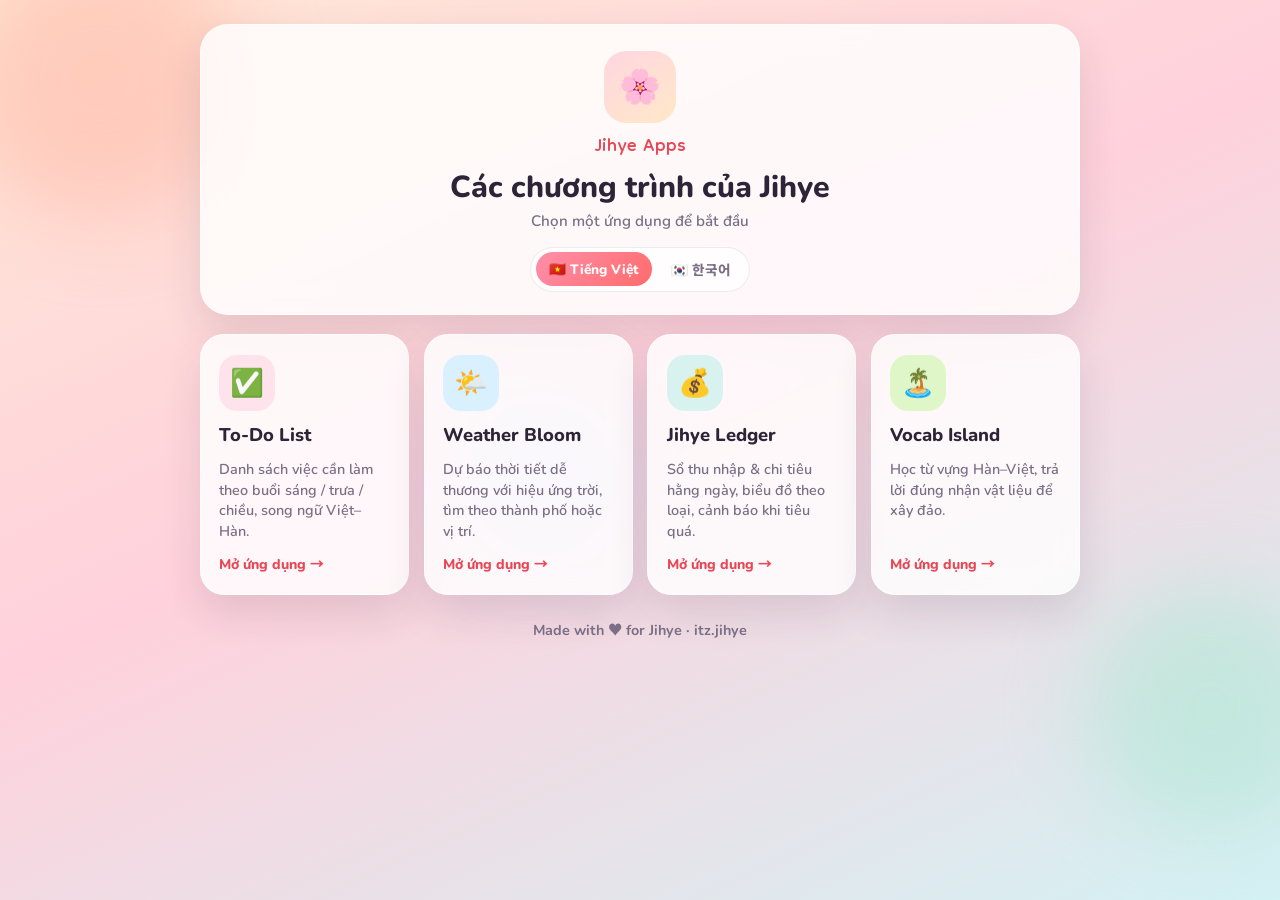
==== commit d48bff26: "Add Vocab Island game for Korean-Vietnamese learning with island building. Co-authored-by: Cursor <c" ====
--- a/index.html
+++ b/index.html
@@ -133,7 +133,7 @@
 
     .grid {
       display: grid;
-      grid-template-columns: repeat(3, 1fr);
+      grid-template-columns: repeat(2, 1fr);
       gap: 0.9rem;
     }
 
@@ -173,6 +173,9 @@
     .card.todo .icon { background: #ffe3ec; }
     .card.weather .icon { background: #d9f0ff; }
     .card.ledger .icon { background: #d8f3ef; }
+    .card.vocab .icon { background: #dff7c8; }
+
+    .card:nth-child(4) { animation-delay: 0.18s; }
 
     .card h2 {
       font-size: 1.15rem;
@@ -204,6 +207,10 @@
 
     @media (max-width: 760px) {
       .grid { grid-template-columns: 1fr; }
+    }
+
+    @media (min-width: 900px) {
+      .grid { grid-template-columns: repeat(4, 1fr); }
     }
   </style>
 </head>
@@ -247,6 +254,13 @@
         <p id="ledgerDesc">Sổ thu nhập &amp; chi tiêu hằng ngày, biểu đồ theo loại, cảnh báo khi tiêu quá.</p>
         <span class="go" id="ledgerGo">Mở ứng dụng →</span>
       </a>
+
+      <a class="card vocab" href="apps/vocab/index.html">
+        <div class="icon">🏝️</div>
+        <h2 id="vocabTitle">Vocab Island</h2>
+        <p id="vocabDesc">Học từ vựng Hàn–Việt, trả lời đúng nhận vật liệu để xây đảo.</p>
+        <span class="go" id="vocabGo">Mở ứng dụng →</span>
+      </a>
     </section>
 
     <footer id="footer">Made with ♥ for Jihye · itz.jihye</footer>
@@ -263,6 +277,8 @@
         weatherDesc: "Dự báo thời tiết dễ thương với hiệu ứng trời, tìm theo thành phố hoặc vị trí.",
         ledgerTitle: "Jihye Ledger",
         ledgerDesc: "Sổ thu nhập & chi tiêu hằng ngày, biểu đồ theo loại, cảnh báo khi tiêu quá.",
+        vocabTitle: "Vocab Island",
+        vocabDesc: "Học từ vựng Hàn–Việt, trả lời đúng nhận vật liệu để xây đảo.",
         go: "Mở ứng dụng →",
         footer: "Made with ♥ for Jihye · itz.jihye",
       },
@@ -275,6 +291,8 @@
         weatherDesc: "귀여운 날씨 예보와 하늘 효과, 도시·현재 위치로 검색.",
         ledgerTitle: "지혜의 가계부",
         ledgerDesc: "하루 수입·지출 기록, 카테고리 차트, 과소비 알림.",
+        vocabTitle: "단어 섬",
+        vocabDesc: "한-베 단어 퀴즈로 자원을 모아 섬을 지어요.",
         go: "앱 열기 →",
         footer: "지혜를 위해 ♥ · itz.jihye",
       },
@@ -296,6 +314,9 @@
       ledgerTitle.textContent = L.ledgerTitle;
       ledgerDesc.textContent = L.ledgerDesc;
       ledgerGo.textContent = L.go;
+      vocabTitle.textContent = L.vocabTitle;
+      vocabDesc.textContent = L.vocabDesc;
+      vocabGo.textContent = L.go;
       footer.textContent = L.footer;
       document.querySelectorAll(".lang-btn").forEach((b) => {
         b.classList.toggle("active", b.dataset.lang === lang);
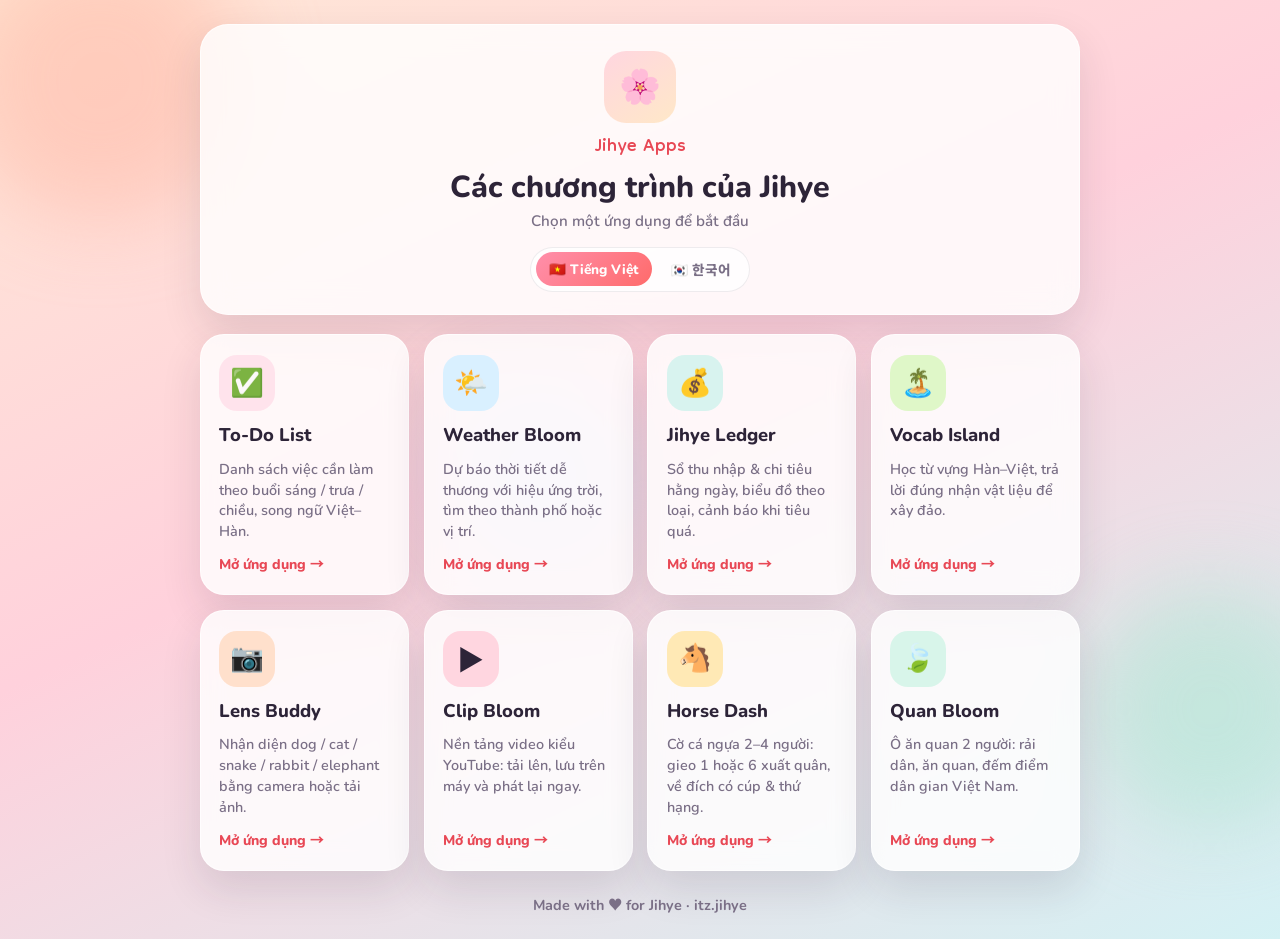
==== commit 707f362b: "Add Quan Bloom Ô ăn quan and publish new hub games. Co-authored-by: Cursor <cursoragent@cursor.com>" ====
--- a/index.html
+++ b/index.html
@@ -209,7 +209,21 @@
       .grid { grid-template-columns: 1fr; }
     }
 
+    .card.recognizer .icon { background: #ffe0cc; }
+    .card.video .icon { background: #ffd6e0; }
+    .card.ludo .icon { background: #ffe9b5; }
+    .card.quan .icon { background: #d8f5ea; }
+
+    .card:nth-child(5) { animation-delay: 0.24s; }
+    .card:nth-child(6) { animation-delay: 0.3s; }
+    .card:nth-child(7) { animation-delay: 0.36s; }
+    .card:nth-child(8) { animation-delay: 0.42s; }
+
     @media (min-width: 900px) {
+      .grid { grid-template-columns: repeat(3, 1fr); }
+    }
+
+    @media (min-width: 1200px) {
       .grid { grid-template-columns: repeat(4, 1fr); }
     }
   </style>
@@ -260,6 +274,34 @@
         <h2 id="vocabTitle">Vocab Island</h2>
         <p id="vocabDesc">Học từ vựng Hàn–Việt, trả lời đúng nhận vật liệu để xây đảo.</p>
         <span class="go" id="vocabGo">Mở ứng dụng →</span>
+      </a>
+
+      <a class="card recognizer" href="apps/recognizer/index.html">
+        <div class="icon">📷</div>
+        <h2 id="recognizerTitle">Lens Buddy</h2>
+        <p id="recognizerDesc">Nhận diện dog / cat / snake / rabbit / elephant bằng camera hoặc tải ảnh.</p>
+        <span class="go" id="recognizerGo">Mở ứng dụng →</span>
+      </a>
+
+      <a class="card video" href="apps/video/index.html">
+        <div class="icon">▶</div>
+        <h2 id="videoTitle">Clip Bloom</h2>
+        <p id="videoDesc">Nền tảng video kiểu YouTube: tải lên, lưu trên máy và phát lại ngay.</p>
+        <span class="go" id="videoGo">Mở ứng dụng →</span>
+      </a>
+
+      <a class="card ludo" href="apps/ludo/index.html">
+        <div class="icon">🐴</div>
+        <h2 id="ludoTitle">Horse Dash</h2>
+        <p id="ludoDesc">Cờ cá ngựa 2–4 người: gieo 1 hoặc 6 xuất quân, về đích có cúp &amp; thứ hạng.</p>
+        <span class="go" id="ludoGo">Mở ứng dụng →</span>
+      </a>
+
+      <a class="card quan" href="apps/quan/index.html">
+        <div class="icon">🍃</div>
+        <h2 id="quanTitle">Quan Bloom</h2>
+        <p id="quanDesc">Ô ăn quan 2 người: rải dân, ăn quan, đếm điểm dân gian Việt Nam.</p>
+        <span class="go" id="quanGo">Mở ứng dụng →</span>
       </a>
     </section>
 
@@ -279,6 +321,14 @@
         ledgerDesc: "Sổ thu nhập & chi tiêu hằng ngày, biểu đồ theo loại, cảnh báo khi tiêu quá.",
         vocabTitle: "Vocab Island",
         vocabDesc: "Học từ vựng Hàn–Việt, trả lời đúng nhận vật liệu để xây đảo.",
+        recognizerTitle: "Lens Buddy",
+        recognizerDesc: "Nhận diện dog / cat / snake / rabbit / elephant bằng camera hoặc tải ảnh.",
+        videoTitle: "Clip Bloom",
+        videoDesc: "Nền tảng video kiểu YouTube: tải lên, lưu trên máy và phát lại ngay.",
+        ludoTitle: "Horse Dash",
+        ludoDesc: "Cờ cá ngựa 2–4 người: gieo 1 hoặc 6 xuất quân, về đích có cúp & thứ hạng.",
+        quanTitle: "Quan Bloom",
+        quanDesc: "Ô ăn quan 2 người: rải dân, ăn quan, đếm điểm dân gian Việt Nam.",
         go: "Mở ứng dụng →",
         footer: "Made with ♥ for Jihye · itz.jihye",
       },
@@ -293,6 +343,14 @@
         ledgerDesc: "하루 수입·지출 기록, 카테고리 차트, 과소비 알림.",
         vocabTitle: "단어 섬",
         vocabDesc: "한-베 단어 퀴즈로 자원을 모아 섬을 지어요.",
+        recognizerTitle: "Lens Buddy",
+        recognizerDesc: "카메라 또는 사진 업로드로 dog / cat / snake / rabbit / elephant를 인식해요.",
+        videoTitle: "Clip Bloom",
+        videoDesc: "유튜브처럼 영상을 올리고, 기기에 저장해 바로 재생해요.",
+        ludoTitle: "Horse Dash",
+        ludoDesc: "2~4인용 루도: 1/6이면 출발, 골인 시 트로피와 순위.",
+        quanTitle: "Quan Bloom",
+        quanDesc: "2인 오안콴: 씨를 뿌리고 콴을 먹어 점수를 겨뤄요.",
         go: "앱 열기 →",
         footer: "지혜를 위해 ♥ · itz.jihye",
       },
@@ -317,6 +375,18 @@
       vocabTitle.textContent = L.vocabTitle;
       vocabDesc.textContent = L.vocabDesc;
       vocabGo.textContent = L.go;
+      recognizerTitle.textContent = L.recognizerTitle;
+      recognizerDesc.textContent = L.recognizerDesc;
+      recognizerGo.textContent = L.go;
+      videoTitle.textContent = L.videoTitle;
+      videoDesc.textContent = L.videoDesc;
+      videoGo.textContent = L.go;
+      ludoTitle.textContent = L.ludoTitle;
+      ludoDesc.textContent = L.ludoDesc;
+      ludoGo.textContent = L.go;
+      quanTitle.textContent = L.quanTitle;
+      quanDesc.textContent = L.quanDesc;
+      quanGo.textContent = L.go;
       footer.textContent = L.footer;
       document.querySelectorAll(".lang-btn").forEach((b) => {
         b.classList.toggle("active", b.dataset.lang === lang);
